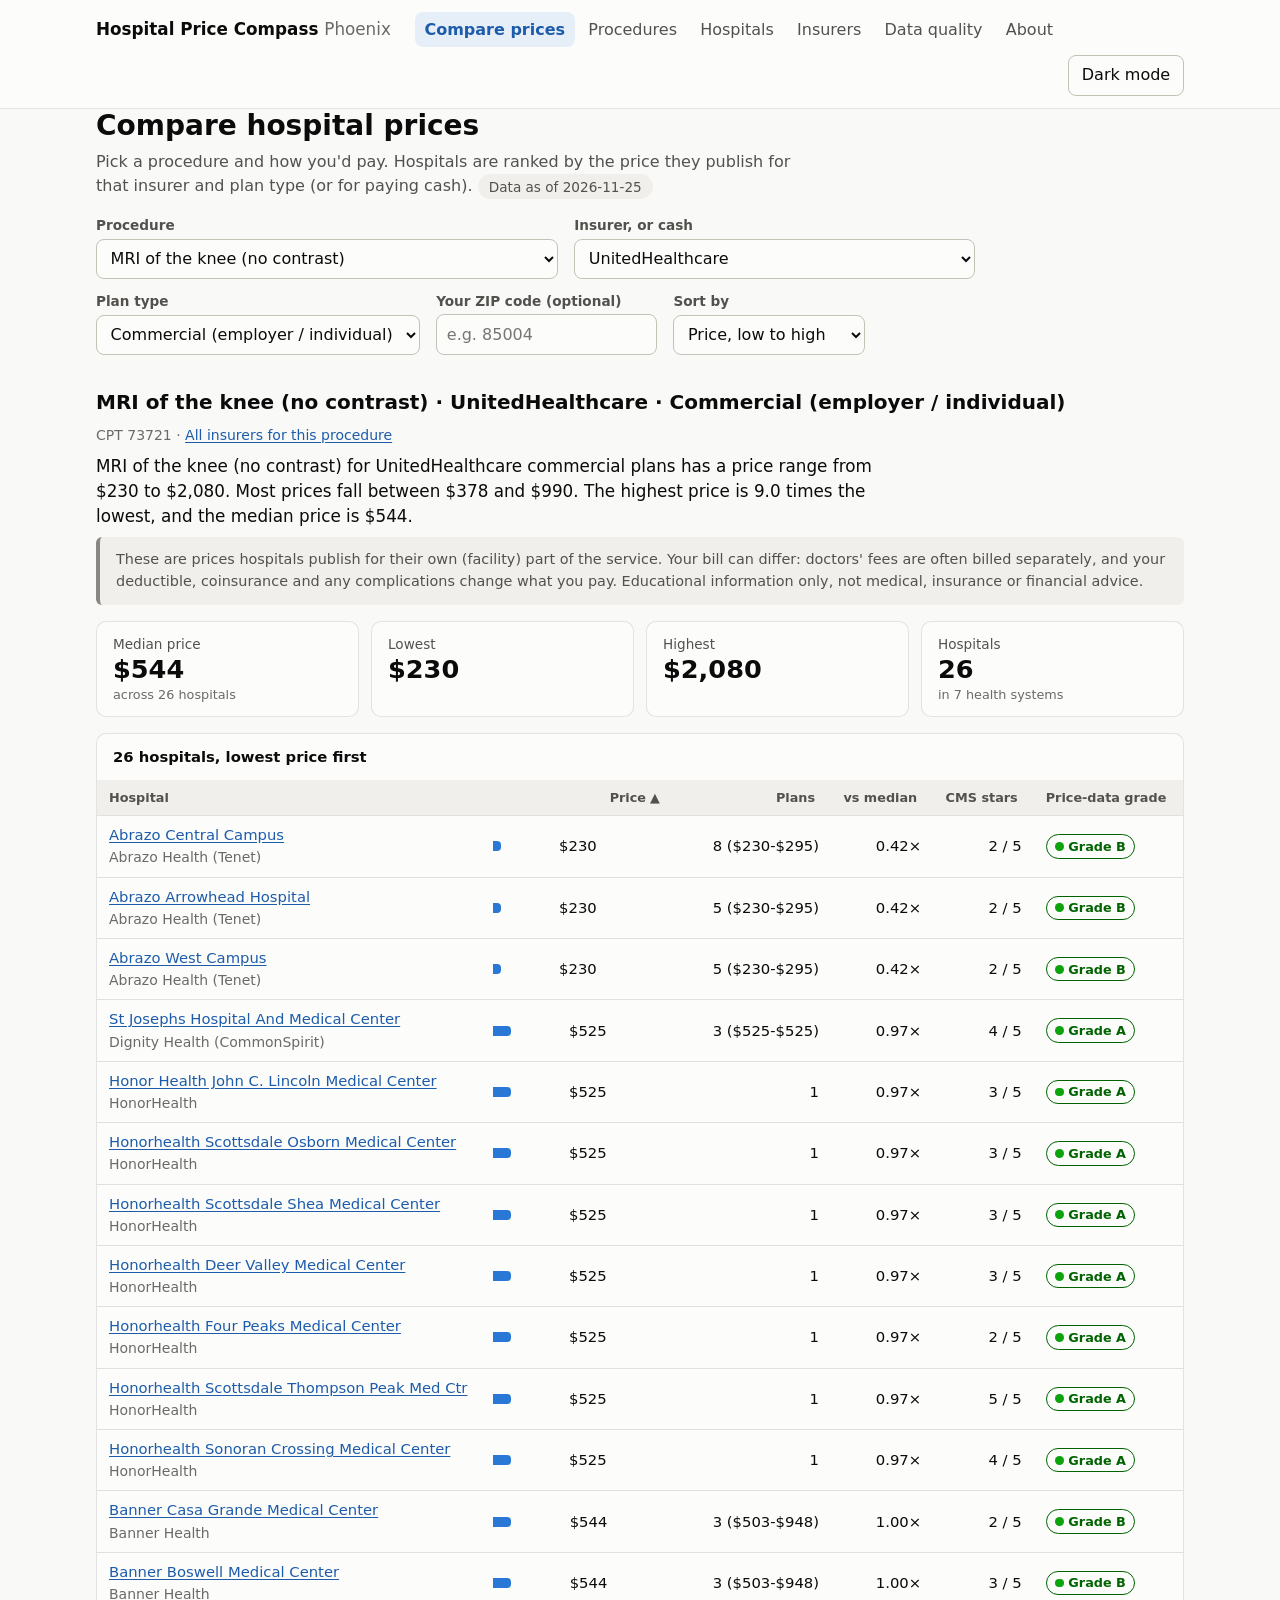
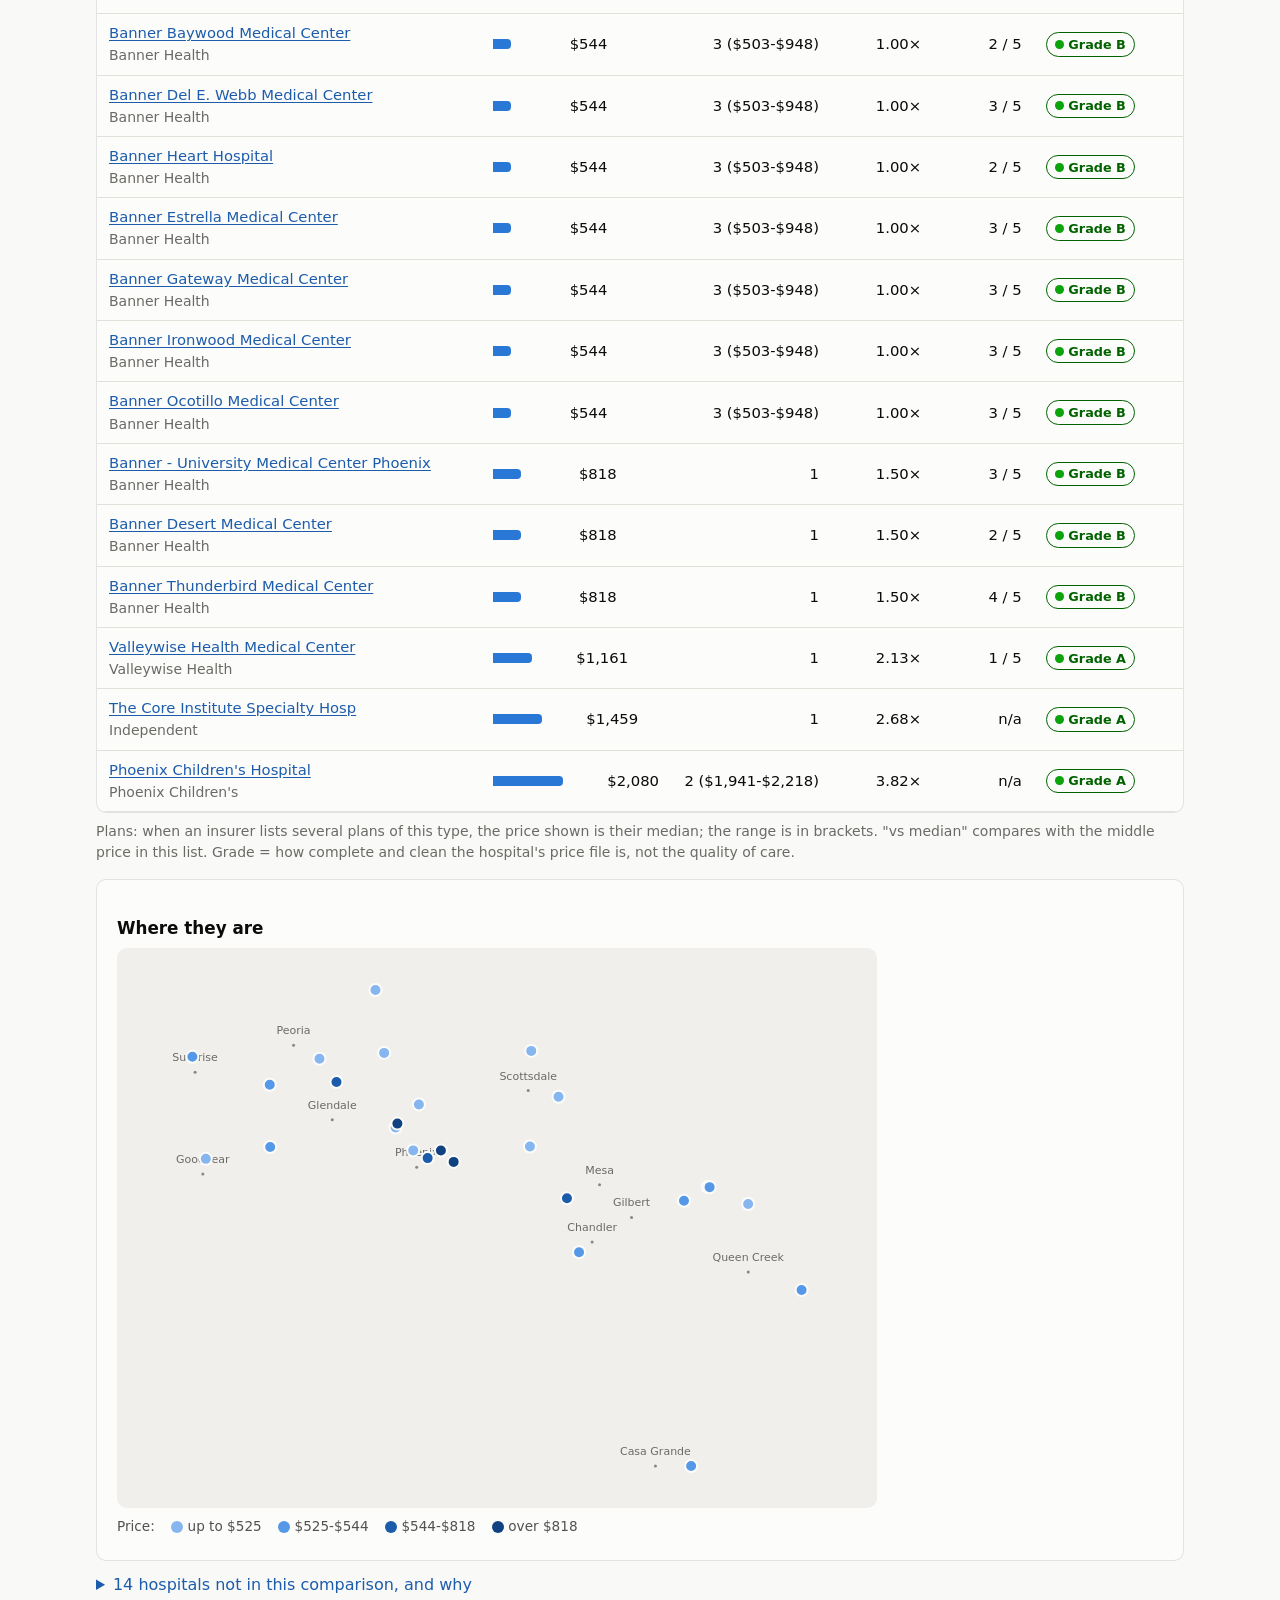
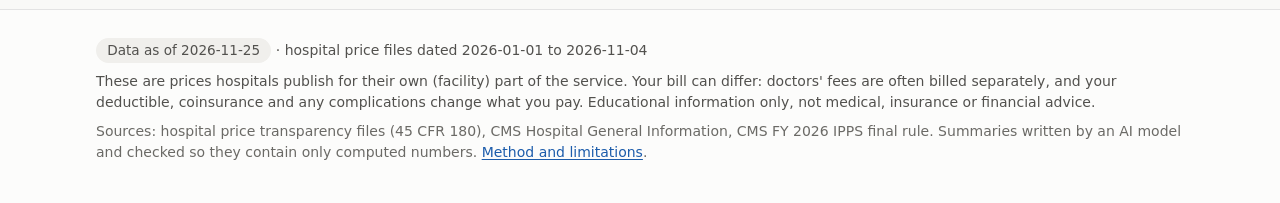
==== site/index.html @ 400b88e0 "Hospital Price Compass: Phoenix pipeline, website and automation Collects Phoenix-area hospitals' pu" ====
<!doctype html>
<html lang="en">
<head>
  <meta charset="utf-8">
  <meta name="viewport" content="width=device-width, initial-scale=1">
  <title>Compare hospital prices in Phoenix | Hospital Price Compass</title>
  <meta name="description" content="What will a procedure cost at each Phoenix-area hospital, with your insurance or paying cash? Prices from hospitals' own published files, checked for quality.">
  <link rel="stylesheet" href="assets/site.css">
</head>
<body>
  <main id="main" class="wrap">
    <h1>Compare hospital prices</h1>
    <p class="lead">Pick a procedure and how you'd pay. Hospitals are ranked by the price they publish for that insurer
      and plan type (or for paying cash). <span id="asof-top"></span></p>

    <form class="controls" id="controls" aria-label="Choose what to compare">
      <div class="field"><label for="proc">Procedure</label><select id="proc"></select></div>
      <div class="field"><label for="payer">Insurer, or cash</label><select id="payer"></select></div>
      <div class="field"><label for="ptype">Plan type</label><select id="ptype"></select></div>
      <div class="field"><label for="zip">Your ZIP code (optional)</label>
        <input id="zip" type="text" inputmode="numeric" pattern="[0-9]{5}" maxlength="5" autocomplete="postal-code" placeholder="e.g. 85004"></div>
      <div class="field"><label for="sort">Sort by</label>
        <select id="sort"><option value="price">Price, low to high</option><option value="distance">Distance</option></select></div>
    </form>

    <div id="results" aria-live="polite"></div>
  </main>
  <script type="module" src="assets/pages/compare.js"></script>
</body>
</html>
---- site/assets/site.css ----
/* Hospital Price Compass - one stylesheet, light + dark.
   Colour tokens follow the dataviz reference palette. Charts use ONE hue (blue) for values,
   gray for de-emphasis, and status colours only with an icon + text label.
   Validator (2026-11-25): accent #2a78d6 / #3987e5 vs gray #898781 - CVD dE 15.9, normal 17+,
   contrast >= 3:1 in both modes. The "chroma floor" flag on the gray is intended: gray here
   means "de-emphasised", not a second series. */

:root {
  color-scheme: light;
  --page: #f9f9f7;
  --surface: #fcfcfb;
  --surface-2: #f0efec;
  --ink: #0b0b0b;
  --ink-2: #52514e;
  --muted: #6b6a66;          /* muted text: darker than the chart-axis gray for 4.5:1 text contrast */
  --axis: #898781;
  --grid: #e1e0d9;
  --baseline: #c3c2b7;
  --border: rgba(11, 11, 11, 0.10);
  --accent: #2a78d6;
  --accent-ink: #1c5cab;      /* links / accent text (>= 4.5:1) */
  --accent-wash: rgba(42, 120, 214, 0.10);
  --deemph: #898781;
  --seq-1: #86b6ef; --seq-2: #5598e7; --seq-3: #2a78d6; --seq-4: #1c5cab; --seq-5: #104281;
  --good: #0ca30c; --good-ink: #006300;
  --warning: #fab219; --warning-ink: #7a5200;
  --serious: #ec835a; --serious-ink: #8a3a12;
  --critical: #d03b3b; --critical-ink: #a32222;
  --radius: 10px;
  --font: system-ui, -apple-system, "Segoe UI", sans-serif;
}
@media (prefers-color-scheme: dark) {
  :root:where(:not([data-theme="light"])) {
    color-scheme: dark;
    --page: #0d0d0d; --surface: #1a1a19; --surface-2: #232321;
    --ink: #f0efec; --ink-2: #c3c2b7; --muted: #a3a29c; --axis: #898781;
    --grid: #2c2c2a; --baseline: #383835; --border: rgba(255, 255, 255, 0.10);
    --accent: #3987e5; --accent-ink: #86b6ef; --accent-wash: rgba(57, 135, 229, 0.16);
    --seq-1: #b7d3f6; --seq-2: #86b6ef; --seq-3: #5598e7; --seq-4: #3987e5; --seq-5: #256abf;
    --good-ink: #0ca30c; --warning-ink: #fab219; --serious-ink: #ec835a; --critical-ink: #e66767;
  }
}
:root[data-theme="dark"] {
  color-scheme: dark;
  --page: #0d0d0d; --surface: #1a1a19; --surface-2: #232321;
  --ink: #f0efec; --ink-2: #c3c2b7; --muted: #a3a29c; --axis: #898781;
  --grid: #2c2c2a; --baseline: #383835; --border: rgba(255, 255, 255, 0.10);
  --accent: #3987e5; --accent-ink: #86b6ef; --accent-wash: rgba(57, 135, 229, 0.16);
  --seq-1: #b7d3f6; --seq-2: #86b6ef; --seq-3: #5598e7; --seq-4: #3987e5; --seq-5: #256abf;
  --good-ink: #0ca30c; --warning-ink: #fab219; --serious-ink: #ec835a; --critical-ink: #e66767;
}

* { box-sizing: border-box; }
html { font-family: var(--font); background: var(--page); color: var(--ink); line-height: 1.5; }
body { margin: 0; }
a { color: var(--accent-ink); text-underline-offset: 2px; }
a:hover { text-decoration-thickness: 2px; }
:focus-visible { outline: 3px solid var(--accent); outline-offset: 2px; border-radius: 4px; }
h1 { font-size: 1.75rem; line-height: 1.2; margin: 0 0 .25rem; }
h2 { font-size: 1.25rem; margin: 2rem 0 .5rem; }
h3 { font-size: 1.05rem; margin: 1.25rem 0 .4rem; }
p { margin: .5rem 0; }
.lead { color: var(--ink-2); max-width: 70ch; }
.muted { color: var(--muted); }
.small { font-size: .875rem; }
.num { font-variant-numeric: tabular-nums; }
.visually-hidden { position: absolute !important; width: 1px; height: 1px; overflow: hidden; clip: rect(0 0 0 0); white-space: nowrap; }

.skip { position: absolute; left: -999px; top: 0; background: var(--surface); padding: .5rem 1rem; z-index: 10; }
.skip:focus { left: 1rem; top: 1rem; }

/* ---------- layout ---------- */
.wrap { max-width: 1120px; margin: 0 auto; padding: 0 1rem; }
header.site { background: var(--surface); border-bottom: 1px solid var(--border); }
header.site .wrap { display: flex; flex-wrap: wrap; align-items: center; gap: .5rem 1.5rem; padding: .75rem 1rem; }
.brand { font-weight: 700; color: var(--ink); text-decoration: none; font-size: 1.05rem; }
.brand span { color: var(--muted); font-weight: 500; }
nav.main ul { list-style: none; display: flex; flex-wrap: wrap; gap: .25rem; margin: 0; padding: 0; }
nav.main a { display: block; padding: .35rem .6rem; border-radius: 8px; text-decoration: none; color: var(--ink-2); }
nav.main a:hover { background: var(--surface-2); }
nav.main a[aria-current="page"] { background: var(--accent-wash); color: var(--accent-ink); font-weight: 600; }
.theme-toggle { margin-left: auto; }
main { padding: 1.5rem 0 3rem; }
footer.site { border-top: 1px solid var(--border); background: var(--surface); color: var(--ink-2); font-size: .875rem; }
footer.site .wrap { padding: 1.25rem 1rem 2rem; }
.asof { display: inline-block; font-size: .85rem; color: var(--ink-2); background: var(--surface-2); border-radius: 999px; padding: .15rem .7rem; }

.card { background: var(--surface); border: 1px solid var(--border); border-radius: var(--radius); padding: 1rem 1.25rem; }
.grid { display: grid; gap: 1rem; }
@media (min-width: 760px) { .grid.two { grid-template-columns: 1fr 1fr; } .grid.three { grid-template-columns: repeat(3, 1fr); } }
.notice { border-left: 4px solid var(--deemph); background: var(--surface-2); padding: .75rem 1rem; border-radius: 6px; color: var(--ink-2); font-size: .9rem; }
.summary { font-size: 1.05rem; max-width: 75ch; }

/* ---------- controls ---------- */
.controls { display: flex; flex-wrap: wrap; gap: .75rem 1rem; align-items: flex-end; margin: 1rem 0; }
.field { display: flex; flex-direction: column; gap: .2rem; min-width: 12rem; }
.field label { font-size: .85rem; color: var(--ink-2); font-weight: 600; }
select, input, button { font: inherit; color: var(--ink); }
select, input[type="text"], input[type="search"] {
  background: var(--surface); border: 1px solid var(--baseline); border-radius: 8px; padding: .45rem .6rem; min-height: 2.5rem;
}
button { background: var(--surface); border: 1px solid var(--baseline); border-radius: 8px; padding: .45rem .8rem; cursor: pointer; min-height: 2.5rem; }
button:hover { background: var(--surface-2); }
button.primary { background: var(--accent); border-color: var(--accent); color: #fff; }

/* ---------- stat tiles ---------- */
.tiles { display: grid; gap: .75rem; grid-template-columns: repeat(auto-fit, minmax(150px, 1fr)); margin: 1rem 0; }
.tile { background: var(--surface); border: 1px solid var(--border); border-radius: var(--radius); padding: .75rem 1rem; }
.tile .label { font-size: .85rem; color: var(--ink-2); }
.tile .value { font-size: 1.6rem; font-weight: 600; line-height: 1.2; }
.tile .sub { font-size: .8rem; color: var(--muted); }

/* ---------- tables ---------- */
.table-wrap { overflow-x: auto; border: 1px solid var(--border); border-radius: var(--radius); background: var(--surface); }
table { border-collapse: collapse; width: 100%; font-size: .925rem; }
caption { text-align: left; padding: .75rem 1rem; font-weight: 600; }
th, td { text-align: left; padding: .5rem .75rem; border-bottom: 1px solid var(--grid); vertical-align: middle; }
td.r, th.r { text-align: right; font-variant-numeric: tabular-nums; }
thead th { font-size: .8rem; color: var(--ink-2); background: var(--surface-2); position: sticky; top: 0; }
thead th button { all: unset; cursor: pointer; display: inline-flex; gap: .25rem; align-items: center; }
thead th button:focus-visible { outline: 3px solid var(--accent); border-radius: 4px; }
tbody tr:hover { background: var(--accent-wash); }
.bar-cell { display: flex; align-items: center; gap: .5rem; min-width: 9rem; }
.bar-cell .bar { height: 10px; background: var(--accent); border-radius: 0 4px 4px 0; }
.bar-cell .val { font-variant-numeric: tabular-nums; min-width: 5.5rem; text-align: right; }

/* ---------- badges (status colour + icon + text, never colour alone) ---------- */
.badge { display: inline-flex; align-items: center; gap: .3rem; font-size: .8rem; font-weight: 600; padding: .1rem .5rem; border-radius: 999px; border: 1px solid currentColor; white-space: nowrap; }
.badge.good { color: var(--good-ink); }
.badge.warning { color: var(--warning-ink); }
.badge.serious { color: var(--serious-ink); }
.badge.critical { color: var(--critical-ink); }
.badge.neutral { color: var(--ink-2); }
.badge .dot { width: .55rem; height: .55rem; border-radius: 50%; background: currentColor; }
.badge.good .dot { background: var(--good); } .badge.warning .dot { background: var(--warning); }
.badge.serious .dot { background: var(--serious); } .badge.critical .dot { background: var(--critical); }

/* ---------- meter list (compliance scores) ---------- */
.meters { list-style: none; padding: 0; margin: 0; }
.meters li { display: grid; grid-template-columns: minmax(10rem, 18rem) 1fr 3.5rem auto; gap: .5rem 1rem; align-items: center; padding: .4rem 0; border-bottom: 1px solid var(--grid); }
.meters .track { height: 10px; background: var(--accent-wash); border-radius: 999px; }
.meters .fill { height: 10px; background: var(--accent); border-radius: 999px; }
@media (max-width: 640px) { .meters li { grid-template-columns: 1fr 3.5rem; } .meters .track { grid-column: 1 / -1; } }

/* ---------- charts ---------- */
.chart { width: 100%; }
.chart svg { display: block; width: 100%; height: auto; overflow: visible; }
.chart .grid line { stroke: var(--grid); stroke-width: 1; }
.chart .axis text, .chart text.axis { fill: var(--muted); font-size: 11px; font-family: var(--font); }
.chart text.label { fill: var(--ink-2); font-size: 12px; font-family: var(--font); }
.chart text.strong { fill: var(--ink); font-size: 12px; font-weight: 600; font-family: var(--font); }
.chart .baseline { stroke: var(--baseline); stroke-width: 1; }
.chart .ref { stroke: var(--axis); stroke-width: 1; }
.chart .dot { fill: var(--accent); stroke: var(--surface); stroke-width: 2; cursor: pointer; }
.chart .dot.deemph { fill: var(--deemph); }
.chart .dot:hover, .chart .dot:focus, .chart g.hit:hover .dot, .chart g.hit:focus .dot { filter: brightness(1.2); stroke: var(--ink); }
.chart .ci { stroke: var(--accent); stroke-width: 2; stroke-linecap: round; }
.chart .ci.deemph { stroke: var(--deemph); }
.chart .median { stroke: var(--ink); stroke-width: 2; stroke-linecap: round; }
.chart .city { fill: var(--muted); font-size: 11px; font-family: var(--font); }
.chart .you { fill: var(--ink); stroke: var(--surface); stroke-width: 2; }
.chart g.hit { outline: none; }
.legend { display: flex; flex-wrap: wrap; gap: .5rem 1rem; align-items: center; font-size: .85rem; color: var(--ink-2); margin: .5rem 0; }
.legend .sw { display: inline-block; width: 12px; height: 12px; border-radius: 50%; vertical-align: -2px; margin-right: .3rem; }
.view-toggle { margin: .25rem 0 .5rem; }
.map-card { margin-top: 1rem; }
.map-card .chart { max-width: 760px; }

.tooltip { position: fixed; pointer-events: none; z-index: 20; background: var(--surface); color: var(--ink); border: 1px solid var(--border);
  box-shadow: 0 4px 16px rgba(0,0,0,.12); border-radius: 8px; padding: .45rem .6rem; font-size: .85rem; max-width: 18rem; display: none; }
.tooltip .tv { font-weight: 700; font-size: .95rem; }
.tooltip .tl { color: var(--ink-2); }

details { margin: .75rem 0; }
summary { cursor: pointer; color: var(--accent-ink); }
ul.findings { margin: .25rem 0; padding-left: 1.2rem; }
dl.facts { display: grid; grid-template-columns: max-content 1fr; gap: .25rem 1rem; margin: .5rem 0; }
dl.facts dt { color: var(--ink-2); }
dl.facts dd { margin: 0; }

@media (prefers-reduced-motion: reduce) { * { transition: none !important; animation: none !important; } }
@media (forced-colors: active) {
  .chart .dot, .bar-cell .bar, .meters .fill { forced-color-adjust: none; fill: CanvasText; background: CanvasText; }
  .badge { border-color: CanvasText; }
}
@media print { header.site nav, .theme-toggle, .controls, .view-toggle { display: none; } }
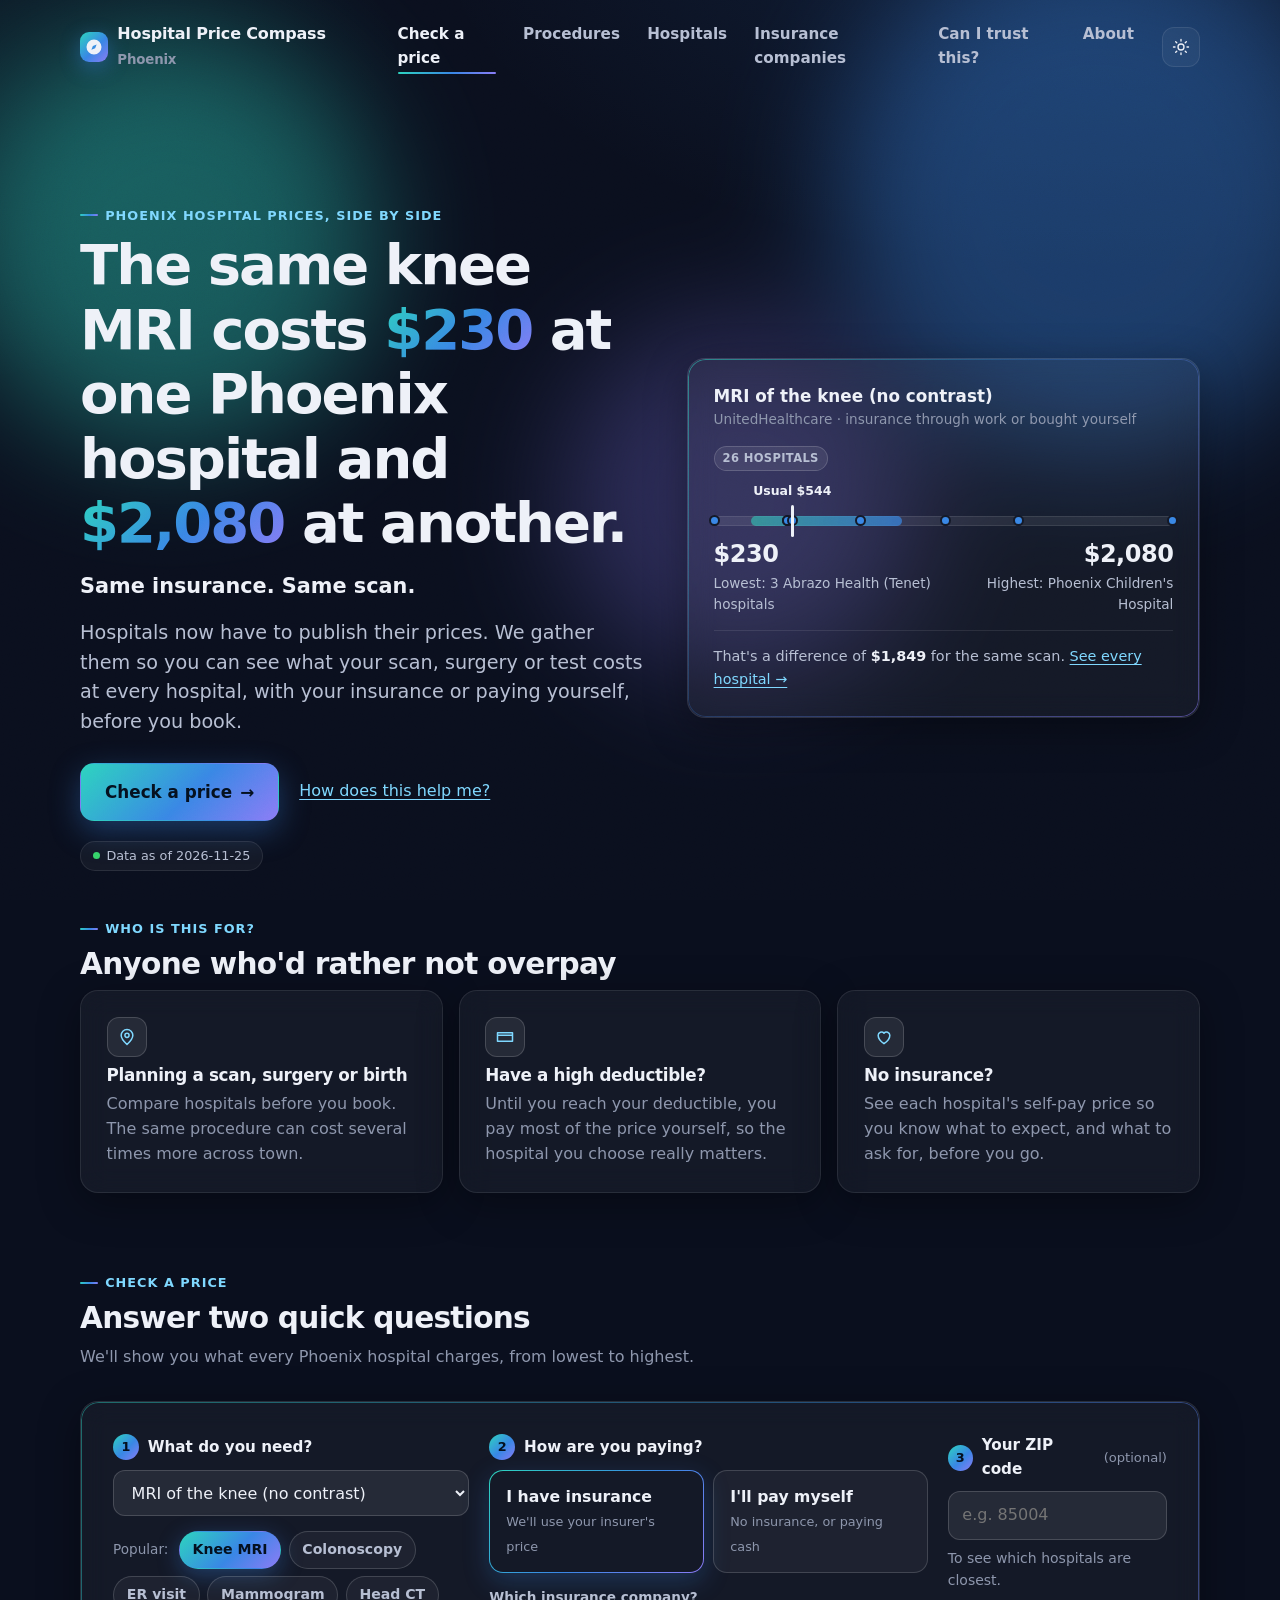
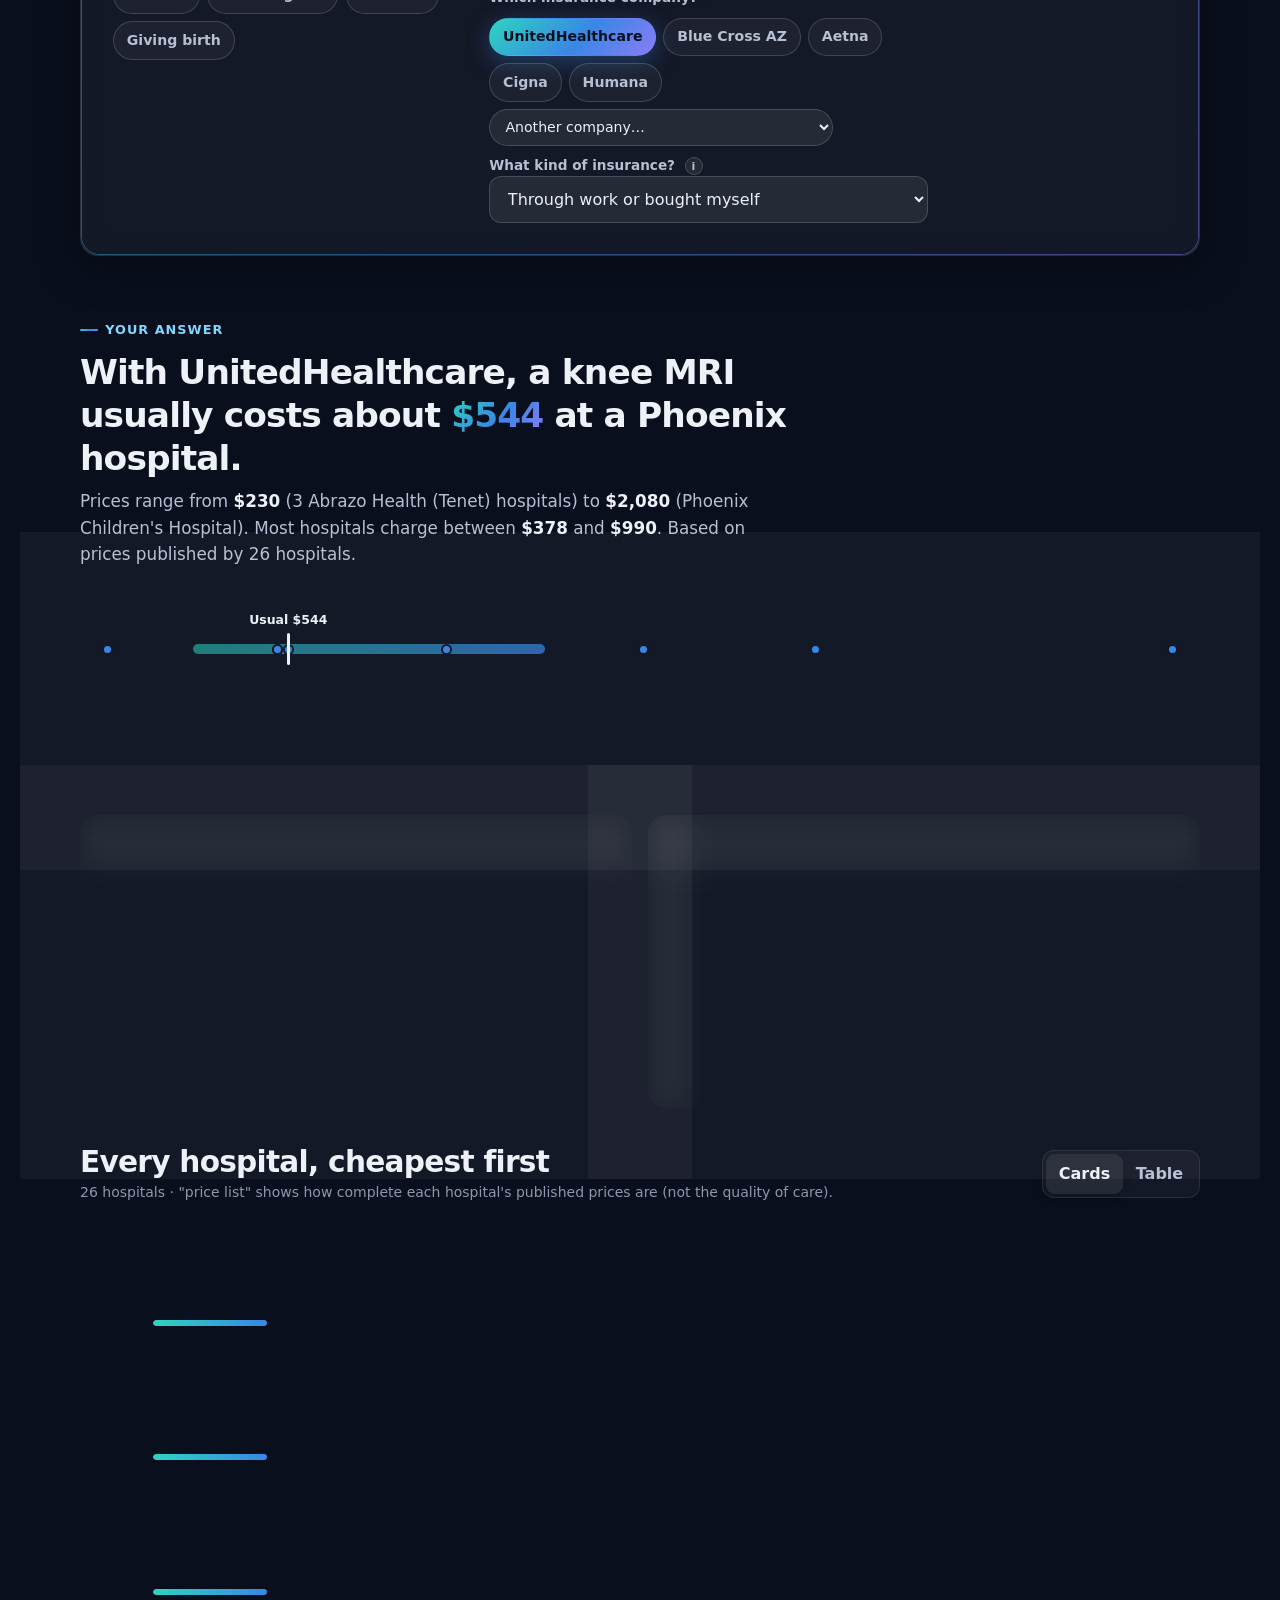
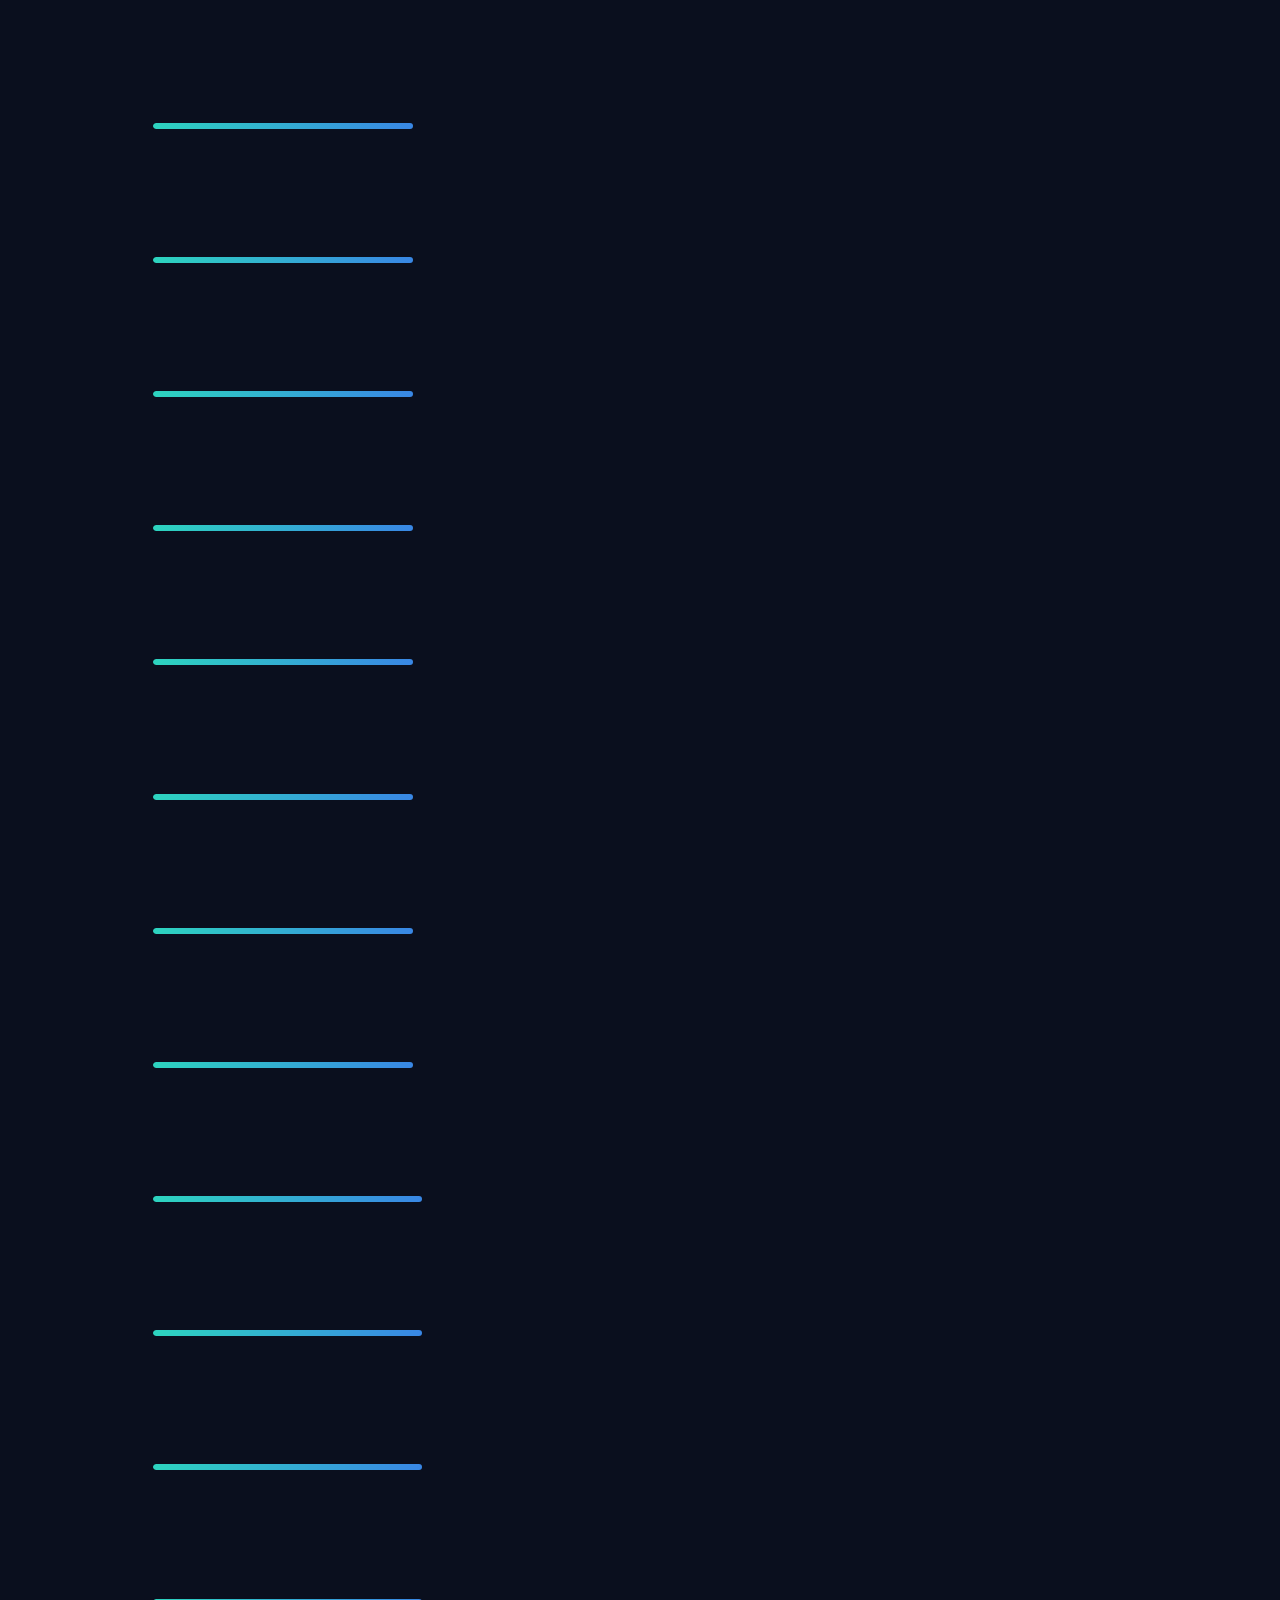
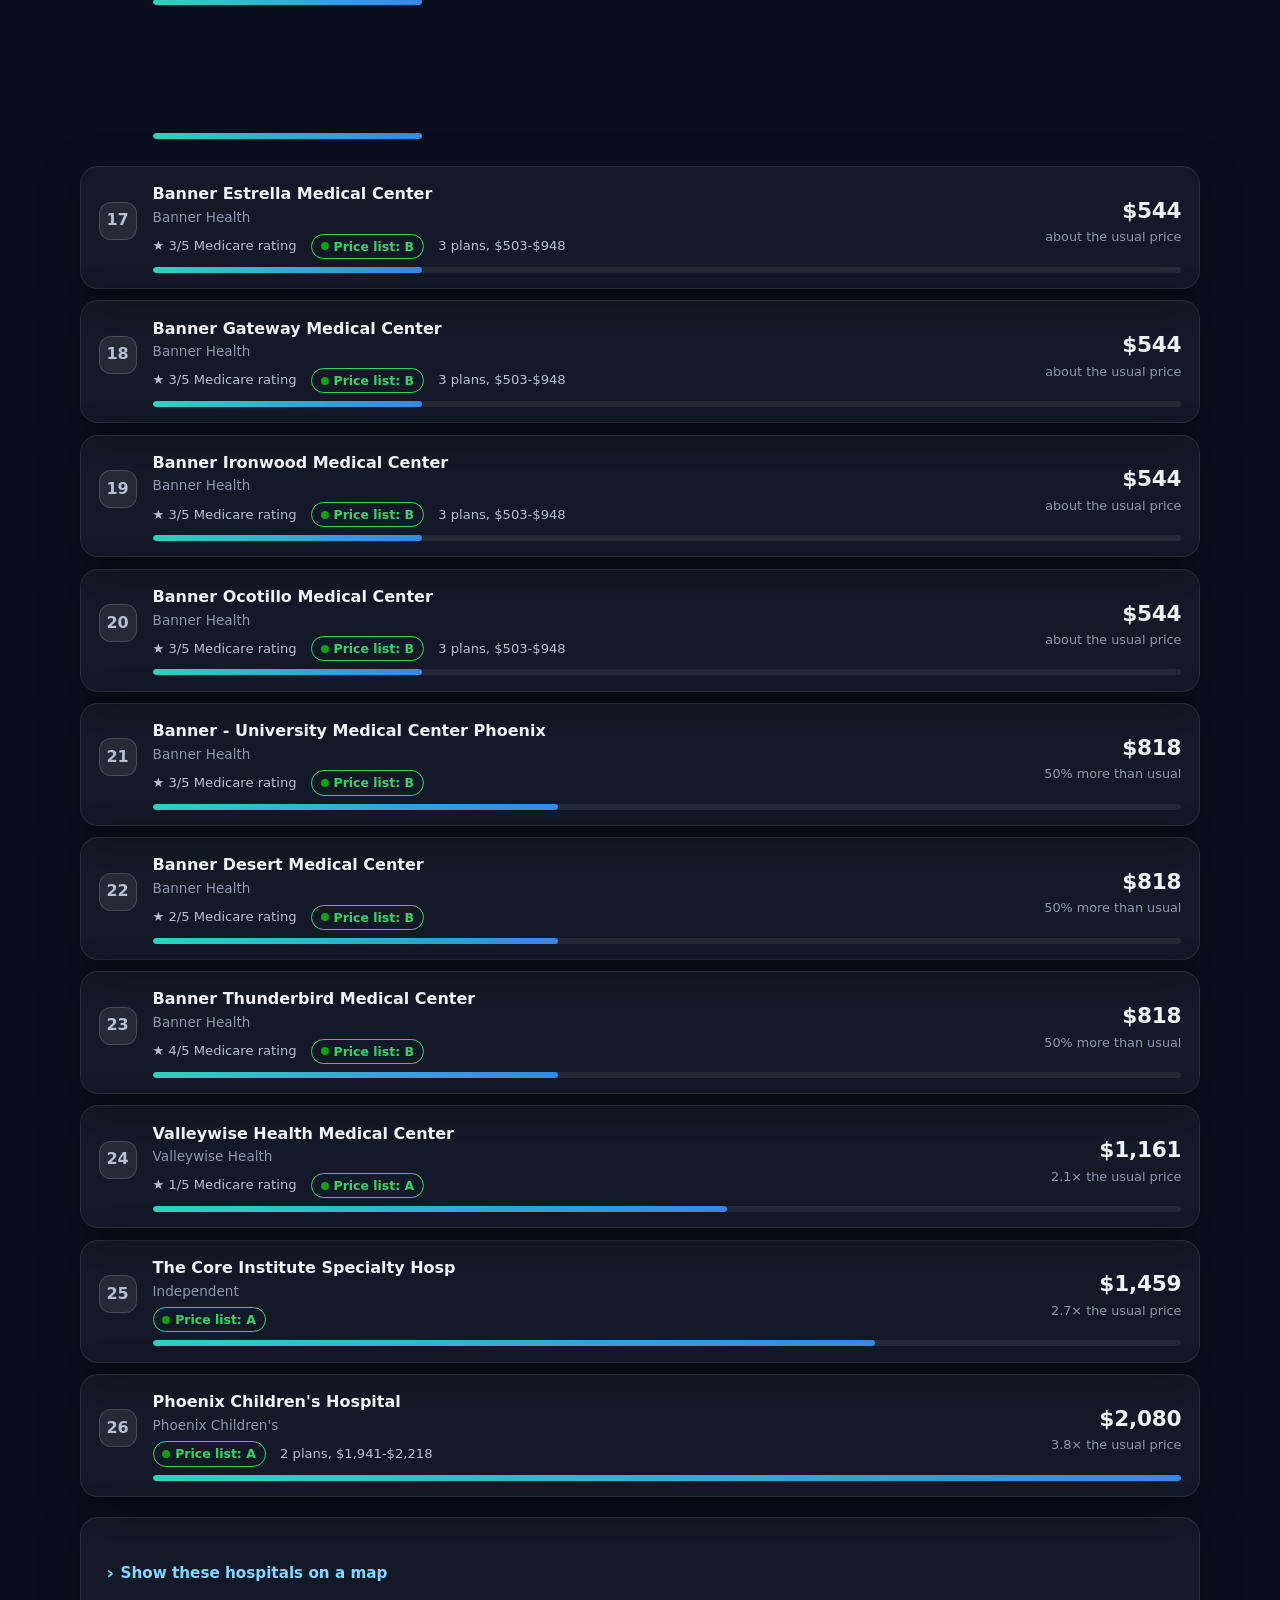
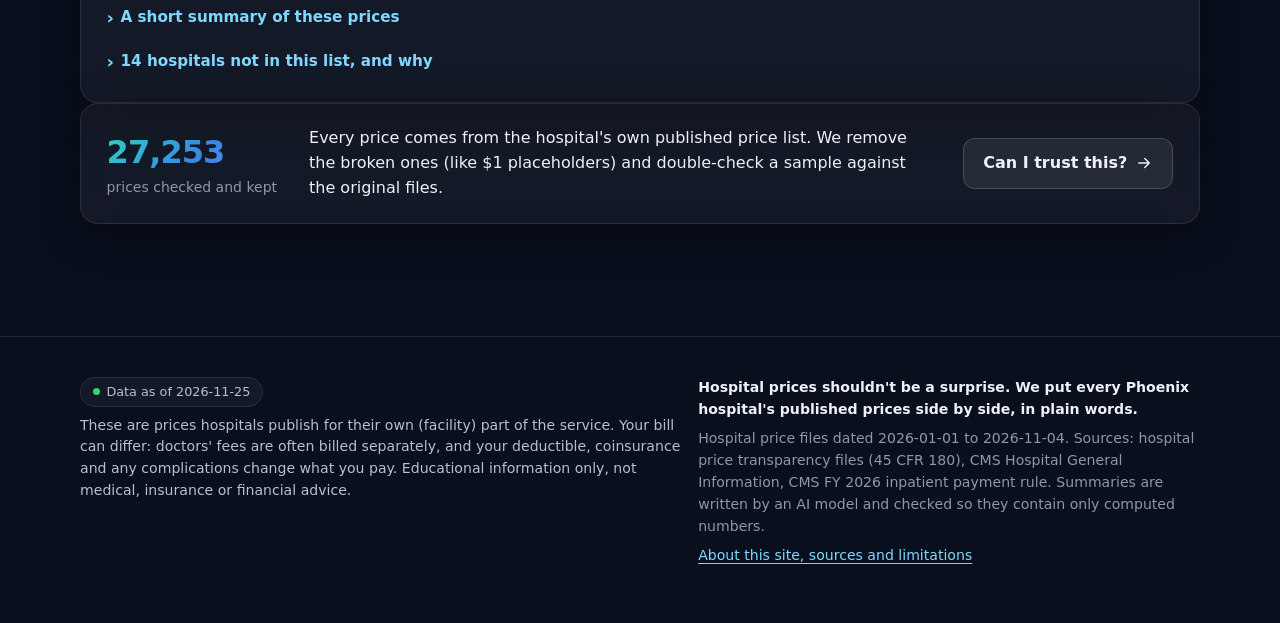
==== commit a2c2e41d: "Redesign the site: dark premium look, animations, plain-language wording - Home explains why in five" ====
--- a/site/index.html
+++ b/site/index.html
@@ -1,30 +1,82 @@
 <!doctype html>
-<html lang="en">
+<html lang="en" class="no-js" data-theme="dark">
 <head>
   <meta charset="utf-8">
   <meta name="viewport" content="width=device-width, initial-scale=1">
-  <title>Compare hospital prices in Phoenix | Hospital Price Compass</title>
-  <meta name="description" content="What will a procedure cost at each Phoenix-area hospital, with your insurance or paying cash? Prices from hospitals' own published files, checked for quality.">
+  <meta name="color-scheme" content="dark light">
+  <title>Check a hospital price before you book | Hospital Price Compass, Phoenix</title>
+  <meta name="description" content="The same scan can cost ten times more at one Phoenix hospital than another, with the same insurance. Check what your scan, surgery or test costs at every hospital before you book.">
   <link rel="stylesheet" href="assets/site.css">
 </head>
 <body>
-  <main id="main" class="wrap">
-    <h1>Compare hospital prices</h1>
-    <p class="lead">Pick a procedure and how you'd pay. Hospitals are ranked by the price they publish for that insurer
-      and plan type (or for paying cash). <span id="asof-top"></span></p>
+  <main id="main">
+    <!-- 1. Why you'd open this site -->
+    <section class="hero wrap" aria-labelledby="title">
+      <div class="glows" aria-hidden="true"><span></span><span></span><span></span></div>
+      <div class="hero-grid">
+        <div class="intro">
+          <p class="eyebrow" style="--i:0">Phoenix hospital prices, side by side</p>
+          <h1 id="title" class="why" style="--i:1">Hospital prices in Phoenix vary a lot. Check before you book.</h1>
+          <p class="tagline" id="tagline" style="--i:2"></p>
+          <p class="lead" style="--i:3">Hospitals now have to publish their prices. We gather them so you can see what your scan, surgery or test
+            costs at every hospital, with your insurance or paying yourself, before you book.</p>
+          <div class="cta-row" style="--i:4">
+            <a class="btn primary lg" href="#check">Check a price <span aria-hidden="true">→</span></a>
+            <a href="#who">How does this help me?</a>
+          </div>
+          <p id="asof-top" style="--i:5;margin-top:1.25rem"></p>
+        </div>
+        <div class="intro"><div class="card example premium" id="example" style="--i:3" aria-live="polite"></div></div>
+      </div>
+    </section>
 
-    <form class="controls" id="controls" aria-label="Choose what to compare">
-      <div class="field"><label for="proc">Procedure</label><select id="proc"></select></div>
-      <div class="field"><label for="payer">Insurer, or cash</label><select id="payer"></select></div>
-      <div class="field"><label for="ptype">Plan type</label><select id="ptype"></select></div>
-      <div class="field"><label for="zip">Your ZIP code (optional)</label>
-        <input id="zip" type="text" inputmode="numeric" pattern="[0-9]{5}" maxlength="5" autocomplete="postal-code" placeholder="e.g. 85004"></div>
-      <div class="field"><label for="sort">Sort by</label>
-        <select id="sort"><option value="price">Price, low to high</option><option value="distance">Distance</option></select></div>
-    </form>
+    <!-- 2. Who it's for -->
+    <section class="wrap who" id="who" aria-labelledby="who-title">
+      <div data-reveal><p class="eyebrow">Who is this for?</p><h2 id="who-title">Anyone who'd rather not overpay</h2></div>
+      <div class="grid three" data-stagger id="who-cards"></div>
+    </section>
 
-    <div id="results" aria-live="polite"></div>
+    <!-- 3. The price checker -->
+    <section class="wrap" id="check" aria-labelledby="check-title">
+      <div data-reveal><p class="eyebrow">Check a price</p><h2 id="check-title">Answer two quick questions</h2>
+        <p class="muted">We'll show you what every Phoenix hospital charges, from lowest to highest.</p></div>
+      <form class="finder glass" id="finder" aria-label="Check a price" data-reveal>
+        <div class="steps">
+          <div class="step">
+            <label class="step-label" for="proc"><span class="step-num">1</span> What do you need?</label>
+            <select id="proc"></select>
+            <div class="popular" id="popular"><span class="label">Popular:</span></div>
+          </div>
+          <div class="step">
+            <div class="step-label" id="pay-label"><span class="step-num">2</span> How are you paying?</div>
+            <div class="choices" role="group" aria-labelledby="pay-label">
+              <button type="button" class="choice" id="pay-ins" aria-pressed="true"><b>I have insurance</b><span>We'll use your insurer's price</span></button>
+              <button type="button" class="choice" id="pay-self" aria-pressed="false"><b>I'll pay myself</b><span>No insurance, or paying cash</span></button>
+            </div>
+            <div class="subq" id="ins-questions">
+              <div class="lbl" id="co-label">Which insurance company?</div>
+              <div class="chips" id="payer-chips" role="group" aria-labelledby="co-label"></div>
+              <div id="plan-row"></div>
+            </div>
+          </div>
+          <div class="step">
+            <label class="step-label" for="zip"><span class="step-num">3</span> Your ZIP code <span class="step-hint">(optional)</span></label>
+            <input id="zip" type="text" inputmode="numeric" pattern="[0-9]{5}" maxlength="5" autocomplete="postal-code" placeholder="e.g. 85004">
+            <p class="small muted">To see which hospitals are closest.</p>
+          </div>
+        </div>
+      </form>
+    </section>
+
+    <!-- 4. The answer -->
+    <section class="wrap" id="results" aria-live="polite" aria-label="Your answer"></section>
+
+    <!-- 5. Can I trust it? -->
+    <section class="wrap" aria-label="Can I trust these prices?">
+      <div class="card trust" data-reveal id="trust"></div>
+    </section>
   </main>
+  <div class="sticky-cta" id="sticky-cta"><a class="btn primary lg" href="#check">Check a price <span aria-hidden="true">→</span></a></div>
   <script type="module" src="assets/pages/compare.js"></script>
 </body>
 </html>
--- a/site/assets/site.css
+++ b/site/assets/site.css
@@ -1,186 +1,486 @@
-/* Hospital Price Compass - one stylesheet, light + dark.
-   Colour tokens follow the dataviz reference palette. Charts use ONE hue (blue) for values,
-   gray for de-emphasis, and status colours only with an icon + text label.
-   Validator (2026-11-25): accent #2a78d6 / #3987e5 vs gray #898781 - CVD dE 15.9, normal 17+,
-   contrast >= 3:1 in both modes. The "chroma floor" flag on the gray is intended: gray here
-   means "de-emphasised", not a second series. */
-
+/* Hospital Price Compass: dark & modern design system.
+   Navy page, glass cards, gradient glows, one UI accent gradient (teal -> blue).
+   Charts keep the dataviz rules: ONE data hue (#3987e5 dark / #2a78d6 light), gray (#898781) for
+   de-emphasis, status colours only with icon + text. Validator, 2026-11-26: data blue vs gray on the
+   dark card surface #141927 - CVD dE 15.9, normal 17.0, contrast >= 3:1 (light #ffffff: 15.9 / 17.8).
+   The validator's "chroma floor" flag on the gray is intended (gray = de-emphasised, not a series).
+   All motion is switched off under prefers-reduced-motion. */
+
+/* ============================================================ tokens */
 :root {
+  color-scheme: dark;
+  --page: #0a0f1e;
+  --page-2: #0d1426;
+  --glass: rgba(255, 255, 255, 0.045);
+  --glass-2: rgba(255, 255, 255, 0.075);
+  --glass-border: rgba(255, 255, 255, 0.09);
+  --glass-border-2: rgba(255, 255, 255, 0.16);
+  --card-solid: #141927;               /* the glass colour over the page, for charts and contrast checks */
+  --ink: #eef1f8;
+  --ink-2: #b7bfd3;
+  --muted: #8e97ad;
+  --axis: #898781;
+  --grid: rgba(255, 255, 255, 0.07);
+  --baseline: rgba(255, 255, 255, 0.16);
+  --teal: #2dd4bf;
+  --blue: #3987e5;
+  --violet: #8b7cf6;
+  --accent-grad: linear-gradient(135deg, var(--teal), var(--blue) 55%, var(--violet));
+  --accent-ink: #7fd8ff;
+  --focus: #7fd8ff;
+  --data: #3987e5;
+  --deemph: #898781;
+  --seq-1: #b7d3f6; --seq-2: #86b6ef; --seq-3: #5598e7; --seq-4: #3987e5; --seq-5: #256abf;
+  --good: #0ca30c; --good-ink: #36d36b;
+  --warning: #fab219; --warning-ink: #fac54d;
+  --serious: #ec835a; --serious-ink: #f29b78;
+  --critical: #d03b3b; --critical-ink: #f08080;
+  --shadow: 0 10px 40px rgba(0, 0, 0, 0.35);
+  --shadow-hover: 0 18px 60px rgba(0, 0, 0, 0.45), 0 0 0 1px rgba(127, 216, 255, 0.18);
+  --radius: 18px;
+  --radius-sm: 12px;
+  --font: system-ui, -apple-system, "Segoe UI", Roboto, sans-serif;
+  --ease: cubic-bezier(.2, .8, .2, 1);
+  --glow-opacity: 0.55;
+}
+:root[data-theme="light"] {
   color-scheme: light;
-  --page: #f9f9f7;
-  --surface: #fcfcfb;
-  --surface-2: #f0efec;
-  --ink: #0b0b0b;
-  --ink-2: #52514e;
-  --muted: #6b6a66;          /* muted text: darker than the chart-axis gray for 4.5:1 text contrast */
-  --axis: #898781;
-  --grid: #e1e0d9;
-  --baseline: #c3c2b7;
-  --border: rgba(11, 11, 11, 0.10);
-  --accent: #2a78d6;
-  --accent-ink: #1c5cab;      /* links / accent text (>= 4.5:1) */
-  --accent-wash: rgba(42, 120, 214, 0.10);
-  --deemph: #898781;
+  --page: #f4f6fb; --page-2: #eef1f8;
+  --glass: rgba(255, 255, 255, 0.78); --glass-2: rgba(255, 255, 255, 0.95);
+  --glass-border: rgba(15, 23, 42, 0.08); --glass-border-2: rgba(15, 23, 42, 0.16);
+  --card-solid: #ffffff;
+  --ink: #0b1224; --ink-2: #40495e; --muted: #5d6679;
+  --grid: rgba(15, 23, 42, 0.07); --baseline: rgba(15, 23, 42, 0.18);
+  --accent-ink: #1b5fb8; --focus: #1b5fb8;
+  --data: #2a78d6;
   --seq-1: #86b6ef; --seq-2: #5598e7; --seq-3: #2a78d6; --seq-4: #1c5cab; --seq-5: #104281;
-  --good: #0ca30c; --good-ink: #006300;
-  --warning: #fab219; --warning-ink: #7a5200;
-  --serious: #ec835a; --serious-ink: #8a3a12;
-  --critical: #d03b3b; --critical-ink: #a32222;
-  --radius: 10px;
-  --font: system-ui, -apple-system, "Segoe UI", sans-serif;
-}
-@media (prefers-color-scheme: dark) {
-  :root:where(:not([data-theme="light"])) {
-    color-scheme: dark;
-    --page: #0d0d0d; --surface: #1a1a19; --surface-2: #232321;
-    --ink: #f0efec; --ink-2: #c3c2b7; --muted: #a3a29c; --axis: #898781;
-    --grid: #2c2c2a; --baseline: #383835; --border: rgba(255, 255, 255, 0.10);
-    --accent: #3987e5; --accent-ink: #86b6ef; --accent-wash: rgba(57, 135, 229, 0.16);
-    --seq-1: #b7d3f6; --seq-2: #86b6ef; --seq-3: #5598e7; --seq-4: #3987e5; --seq-5: #256abf;
-    --good-ink: #0ca30c; --warning-ink: #fab219; --serious-ink: #ec835a; --critical-ink: #e66767;
-  }
-}
-:root[data-theme="dark"] {
-  color-scheme: dark;
-  --page: #0d0d0d; --surface: #1a1a19; --surface-2: #232321;
-  --ink: #f0efec; --ink-2: #c3c2b7; --muted: #a3a29c; --axis: #898781;
-  --grid: #2c2c2a; --baseline: #383835; --border: rgba(255, 255, 255, 0.10);
-  --accent: #3987e5; --accent-ink: #86b6ef; --accent-wash: rgba(57, 135, 229, 0.16);
-  --seq-1: #b7d3f6; --seq-2: #86b6ef; --seq-3: #5598e7; --seq-4: #3987e5; --seq-5: #256abf;
-  --good-ink: #0ca30c; --warning-ink: #fab219; --serious-ink: #ec835a; --critical-ink: #e66767;
-}
-
+  --good-ink: #006300; --warning-ink: #7a5200; --serious-ink: #8a3a12; --critical-ink: #a32222;
+  --shadow: 0 10px 30px rgba(15, 23, 42, 0.08);
+  --shadow-hover: 0 16px 44px rgba(15, 23, 42, 0.14), 0 0 0 1px rgba(42, 120, 214, 0.25);
+  --glow-opacity: 0.28;
+}
+
+/* ============================================================ base */
 * { box-sizing: border-box; }
-html { font-family: var(--font); background: var(--page); color: var(--ink); line-height: 1.5; }
-body { margin: 0; }
-a { color: var(--accent-ink); text-underline-offset: 2px; }
+html { font-family: var(--font); background: var(--page); color: var(--ink); line-height: 1.55; -webkit-font-smoothing: antialiased; }
+body { margin: 0; min-height: 100vh; overflow-x: hidden;
+  background:
+    radial-gradient(1100px 600px at 85% -10%, rgba(57, 135, 229, calc(var(--glow-opacity) * .35)), transparent 60%),
+    radial-gradient(900px 500px at -10% 10%, rgba(45, 212, 191, calc(var(--glow-opacity) * .25)), transparent 60%),
+    var(--page); background-attachment: fixed; }
+a { color: var(--accent-ink); text-underline-offset: 3px; text-decoration-thickness: 1px; }
 a:hover { text-decoration-thickness: 2px; }
-:focus-visible { outline: 3px solid var(--accent); outline-offset: 2px; border-radius: 4px; }
-h1 { font-size: 1.75rem; line-height: 1.2; margin: 0 0 .25rem; }
-h2 { font-size: 1.25rem; margin: 2rem 0 .5rem; }
-h3 { font-size: 1.05rem; margin: 1.25rem 0 .4rem; }
+:focus-visible { outline: 3px solid var(--focus); outline-offset: 3px; border-radius: 6px; }
+::selection { background: rgba(57, 135, 229, .35); }
+h1, h2, h3 { line-height: 1.15; letter-spacing: -0.02em; margin: 0; }
+h1 { font-size: clamp(2rem, 4.6vw, 3.6rem); font-weight: 800; }
+h2 { font-size: clamp(1.35rem, 2.4vw, 1.85rem); font-weight: 750; margin: 0 0 .6rem; }
+h3 { font-size: 1.1rem; font-weight: 700; margin: 0 0 .4rem; }
 p { margin: .5rem 0; }
-.lead { color: var(--ink-2); max-width: 70ch; }
+.lead { color: var(--ink-2); font-size: clamp(1rem, 1.6vw, 1.2rem); max-width: 62ch; }
 .muted { color: var(--muted); }
 .small { font-size: .875rem; }
 .num { font-variant-numeric: tabular-nums; }
+.grad { background: var(--accent-grad); -webkit-background-clip: text; background-clip: text; color: transparent; }
 .visually-hidden { position: absolute !important; width: 1px; height: 1px; overflow: hidden; clip: rect(0 0 0 0); white-space: nowrap; }
-
-.skip { position: absolute; left: -999px; top: 0; background: var(--surface); padding: .5rem 1rem; z-index: 10; }
+.skip { position: absolute; left: -999px; top: 0; background: var(--card-solid); color: var(--ink); padding: .6rem 1rem; border-radius: 10px; z-index: 100; }
 .skip:focus { left: 1rem; top: 1rem; }
-
-/* ---------- layout ---------- */
-.wrap { max-width: 1120px; margin: 0 auto; padding: 0 1rem; }
-header.site { background: var(--surface); border-bottom: 1px solid var(--border); }
-header.site .wrap { display: flex; flex-wrap: wrap; align-items: center; gap: .5rem 1.5rem; padding: .75rem 1rem; }
-.brand { font-weight: 700; color: var(--ink); text-decoration: none; font-size: 1.05rem; }
-.brand span { color: var(--muted); font-weight: 500; }
-nav.main ul { list-style: none; display: flex; flex-wrap: wrap; gap: .25rem; margin: 0; padding: 0; }
-nav.main a { display: block; padding: .35rem .6rem; border-radius: 8px; text-decoration: none; color: var(--ink-2); }
-nav.main a:hover { background: var(--surface-2); }
-nav.main a[aria-current="page"] { background: var(--accent-wash); color: var(--accent-ink); font-weight: 600; }
-.theme-toggle { margin-left: auto; }
-main { padding: 1.5rem 0 3rem; }
-footer.site { border-top: 1px solid var(--border); background: var(--surface); color: var(--ink-2); font-size: .875rem; }
-footer.site .wrap { padding: 1.25rem 1rem 2rem; }
-.asof { display: inline-block; font-size: .85rem; color: var(--ink-2); background: var(--surface-2); border-radius: 999px; padding: .15rem .7rem; }
-
-.card { background: var(--surface); border: 1px solid var(--border); border-radius: var(--radius); padding: 1rem 1.25rem; }
+.wrap { max-width: 1160px; margin: 0 auto; padding: 0 1.25rem; }
+main { padding: 1rem 0 4rem; }
+section { margin: 2.75rem 0; }
+.card section, .card > section { margin: 0; }   /* chart + table-view wrappers inside cards */
+.eyebrow { display: inline-flex; align-items: center; gap: .45rem; font-size: .8rem; font-weight: 700; letter-spacing: .08em;
+  text-transform: uppercase; color: var(--accent-ink); }
+.eyebrow::before { content: ""; width: 18px; height: 2px; background: var(--accent-grad); border-radius: 2px; }
+
+/* ============================================================ header */
+.progress { position: fixed; top: 0; left: 0; height: 3px; width: 100%; background: var(--accent-grad); transform-origin: 0 50%;
+  transform: scaleX(var(--p, 0)); z-index: 60; }
+header.site { position: sticky; top: 0; z-index: 50; transition: background .3s var(--ease), box-shadow .3s var(--ease), padding .3s var(--ease); }
+header.site .bar { display: flex; align-items: center; gap: 1rem; padding: 1rem 1.25rem; max-width: 1160px; margin: 0 auto; transition: padding .3s var(--ease); }
+header.site.scrolled { background: color-mix(in srgb, var(--page) 72%, transparent); backdrop-filter: blur(16px) saturate(140%);
+  -webkit-backdrop-filter: blur(16px) saturate(140%); box-shadow: 0 1px 0 var(--glass-border); }
+header.site.scrolled .bar { padding: .55rem 1.25rem; }
+.brand { display: inline-flex; align-items: center; gap: .6rem; color: var(--ink); text-decoration: none; font-weight: 800; letter-spacing: -.01em; }
+.brand .mark { width: 30px; height: 30px; border-radius: 9px; background: var(--accent-grad); display: grid; place-items: center;
+  box-shadow: 0 6px 20px rgba(57, 135, 229, .4); transition: transform .5s var(--ease); }
+.brand:hover .mark { transform: rotate(-12deg) scale(1.06); }
+.brand .mark svg { width: 18px; height: 18px; }
+.brand small { color: var(--muted); font-weight: 600; }
+nav.main { margin-left: auto; }
+nav.main ul { list-style: none; display: flex; gap: .2rem; margin: 0; padding: 0; }
+nav.main a { position: relative; display: block; padding: .45rem .75rem; border-radius: 10px; color: var(--ink-2); text-decoration: none; font-weight: 600; font-size: .95rem; }
+nav.main a::after { content: ""; position: absolute; left: .75rem; right: .75rem; bottom: .25rem; height: 2px; border-radius: 2px;
+  background: var(--accent-grad); transform: scaleX(0); transform-origin: left; transition: transform .35s var(--ease); }
+nav.main a:hover { color: var(--ink); }
+nav.main a:hover::after, nav.main a[aria-current="page"]::after { transform: scaleX(1); }
+nav.main a[aria-current="page"] { color: var(--ink); }
+.icon-btn { display: inline-grid; place-items: center; width: 40px; height: 40px; border-radius: 12px; border: 1px solid var(--glass-border);
+  background: var(--glass); color: var(--ink); cursor: pointer; transition: transform .2s var(--ease), background .2s; }
+.icon-btn:hover { background: var(--glass-2); transform: translateY(-1px); }
+.icon-btn svg { width: 18px; height: 18px; }
+.menu-btn { display: none; }
+@media (max-width: 860px) {
+  .menu-btn { display: inline-grid; margin-left: auto; }
+  nav.main { position: fixed; inset: 64px 1rem auto 1rem; margin: 0; padding: .75rem; border-radius: var(--radius); background: var(--card-solid);
+    border: 1px solid var(--glass-border-2); box-shadow: var(--shadow); opacity: 0; transform: translateY(-8px) scale(.98); pointer-events: none;
+    transition: opacity .25s var(--ease), transform .25s var(--ease); }
+  nav.main.open { opacity: 1; transform: none; pointer-events: auto; }
+  nav.main ul { flex-direction: column; }
+  nav.main a { padding: .8rem 1rem; font-size: 1rem; }
+}
+
+/* ============================================================ hero + glows */
+.hero { position: relative; padding-block: clamp(2.5rem, 7vw, 5.5rem) 2rem; isolation: isolate; }   /* block only: keep .wrap's side padding */
+.hero.compact { padding-block: clamp(1.75rem, 5vw, 3rem) .5rem; }
+.glows { position: absolute; inset: -10% -20% auto -20%; height: 120%; z-index: -1; pointer-events: none; filter: blur(60px); opacity: var(--glow-opacity); }
+.glows span { position: absolute; border-radius: 50%; }
+.glows span:nth-child(1) { width: 420px; height: 420px; left: 8%; top: 0; background: var(--teal); animation: drift 18s var(--ease) infinite alternate; }
+.glows span:nth-child(2) { width: 520px; height: 520px; right: 6%; top: -10%; background: var(--blue); animation: drift 22s var(--ease) infinite alternate-reverse; }
+.glows span:nth-child(3) { width: 360px; height: 360px; left: 45%; top: 30%; background: var(--violet); opacity: .7; animation: drift 26s var(--ease) infinite alternate; }
+.hero h1 { max-width: 16ch; }
+.hero .lead { margin-top: 1rem; }
+.asof { display: inline-flex; align-items: center; gap: .4rem; font-size: .8rem; color: var(--ink-2); background: var(--glass); border: 1px solid var(--glass-border);
+  border-radius: 999px; padding: .25rem .75rem; }
+.asof::before { content: ""; width: 7px; height: 7px; border-radius: 50%; background: var(--good-ink); box-shadow: 0 0 0 0 rgba(54, 211, 107, .6); animation: ping 2.4s infinite; }
+
+/* intro: children rise in one after another */
+.intro > * { animation: rise .8s var(--ease) both; animation-delay: calc(var(--i, 0) * 90ms + 80ms); }
+
+/* ============================================================ glass cards */
+.card, .glass { background: var(--glass); border: 1px solid var(--glass-border); border-radius: var(--radius); box-shadow: var(--shadow);
+  backdrop-filter: blur(14px); -webkit-backdrop-filter: blur(14px); }
+.card { padding: clamp(1rem, 2.4vw, 1.6rem); }
+.card.lift, a.card { transition: transform .35s var(--ease), box-shadow .35s var(--ease), border-color .35s; }
+.card.lift:hover, a.card:hover { transform: translateY(-4px); box-shadow: var(--shadow-hover); border-color: var(--glass-border-2); }
+a.card { display: block; color: inherit; text-decoration: none; }
 .grid { display: grid; gap: 1rem; }
 @media (min-width: 760px) { .grid.two { grid-template-columns: 1fr 1fr; } .grid.three { grid-template-columns: repeat(3, 1fr); } }
-.notice { border-left: 4px solid var(--deemph); background: var(--surface-2); padding: .75rem 1rem; border-radius: 6px; color: var(--ink-2); font-size: .9rem; }
-.summary { font-size: 1.05rem; max-width: 75ch; }
-
-/* ---------- controls ---------- */
-.controls { display: flex; flex-wrap: wrap; gap: .75rem 1rem; align-items: flex-end; margin: 1rem 0; }
-.field { display: flex; flex-direction: column; gap: .2rem; min-width: 12rem; }
-.field label { font-size: .85rem; color: var(--ink-2); font-weight: 600; }
+.grid.auto { grid-template-columns: repeat(auto-fill, minmax(240px, 1fr)); }
+.notice { display: flex; gap: .75rem; align-items: flex-start; border-radius: var(--radius-sm); padding: .9rem 1rem; color: var(--ink-2); font-size: .9rem;
+  background: linear-gradient(135deg, rgba(57, 135, 229, .10), rgba(139, 124, 246, .06)); border: 1px solid var(--glass-border); }
+.notice svg { flex: none; width: 20px; height: 20px; margin-top: .1rem; color: var(--accent-ink); }
+.summary { font-size: 1.08rem; color: var(--ink); max-width: 72ch; }
+
+/* ============================================================ finder (3 steps) */
+.finder { padding: clamp(1.1rem, 3vw, 2rem); margin-top: 2rem; position: relative; overflow: hidden; }
+.finder::before { content: ""; position: absolute; inset: 0; border-radius: inherit; padding: 1px; background: var(--accent-grad); opacity: .45;
+  -webkit-mask: linear-gradient(#000 0 0) content-box, linear-gradient(#000 0 0); -webkit-mask-composite: xor; mask-composite: exclude; pointer-events: none; }
+.steps { display: grid; gap: 1.25rem; }
+@media (min-width: 900px) { .steps { grid-template-columns: 1.3fr 1.6fr .8fr; align-items: start; } }
+.step-label { display: flex; align-items: center; gap: .55rem; font-weight: 700; font-size: .95rem; margin-bottom: .6rem; }
+.step-num { width: 26px; height: 26px; border-radius: 50%; display: grid; place-items: center; font-size: .8rem; font-weight: 800; color: #04101f; background: var(--accent-grad); }
+.step-hint { font-weight: 500; color: var(--muted); font-size: .82rem; }
 select, input, button { font: inherit; color: var(--ink); }
-select, input[type="text"], input[type="search"] {
-  background: var(--surface); border: 1px solid var(--baseline); border-radius: 8px; padding: .45rem .6rem; min-height: 2.5rem;
-}
-button { background: var(--surface); border: 1px solid var(--baseline); border-radius: 8px; padding: .45rem .8rem; cursor: pointer; min-height: 2.5rem; }
-button:hover { background: var(--surface-2); }
-button.primary { background: var(--accent); border-color: var(--accent); color: #fff; }
-
-/* ---------- stat tiles ---------- */
-.tiles { display: grid; gap: .75rem; grid-template-columns: repeat(auto-fit, minmax(150px, 1fr)); margin: 1rem 0; }
-.tile { background: var(--surface); border: 1px solid var(--border); border-radius: var(--radius); padding: .75rem 1rem; }
-.tile .label { font-size: .85rem; color: var(--ink-2); }
-.tile .value { font-size: 1.6rem; font-weight: 600; line-height: 1.2; }
-.tile .sub { font-size: .8rem; color: var(--muted); }
-
-/* ---------- tables ---------- */
-.table-wrap { overflow-x: auto; border: 1px solid var(--border); border-radius: var(--radius); background: var(--surface); }
-table { border-collapse: collapse; width: 100%; font-size: .925rem; }
-caption { text-align: left; padding: .75rem 1rem; font-weight: 600; }
-th, td { text-align: left; padding: .5rem .75rem; border-bottom: 1px solid var(--grid); vertical-align: middle; }
-td.r, th.r { text-align: right; font-variant-numeric: tabular-nums; }
-thead th { font-size: .8rem; color: var(--ink-2); background: var(--surface-2); position: sticky; top: 0; }
-thead th button { all: unset; cursor: pointer; display: inline-flex; gap: .25rem; align-items: center; }
-thead th button:focus-visible { outline: 3px solid var(--accent); border-radius: 4px; }
-tbody tr:hover { background: var(--accent-wash); }
-.bar-cell { display: flex; align-items: center; gap: .5rem; min-width: 9rem; }
-.bar-cell .bar { height: 10px; background: var(--accent); border-radius: 0 4px 4px 0; }
-.bar-cell .val { font-variant-numeric: tabular-nums; min-width: 5.5rem; text-align: right; }
-
-/* ---------- badges (status colour + icon + text, never colour alone) ---------- */
-.badge { display: inline-flex; align-items: center; gap: .3rem; font-size: .8rem; font-weight: 600; padding: .1rem .5rem; border-radius: 999px; border: 1px solid currentColor; white-space: nowrap; }
-.badge.good { color: var(--good-ink); }
-.badge.warning { color: var(--warning-ink); }
-.badge.serious { color: var(--serious-ink); }
-.badge.critical { color: var(--critical-ink); }
-.badge.neutral { color: var(--ink-2); }
-.badge .dot { width: .55rem; height: .55rem; border-radius: 50%; background: currentColor; }
+select, input[type="text"] { width: 100%; background: var(--glass-2); border: 1px solid var(--glass-border-2); border-radius: 12px; padding: .7rem .85rem;
+  min-height: 2.9rem; transition: border-color .2s, box-shadow .2s, background .2s; }
+select:hover, input[type="text"]:hover { border-color: rgba(127, 216, 255, .45); }
+select:focus, input[type="text"]:focus { outline: none; border-color: var(--accent-ink); box-shadow: 0 0 0 4px rgba(127, 216, 255, .18); }
+select option, select optgroup { background: var(--card-solid); color: var(--ink); }
+.chips { display: flex; flex-wrap: wrap; gap: .45rem; }
+.chip { display: inline-flex; align-items: center; gap: .35rem; padding: .45rem .8rem; border-radius: 999px; border: 1px solid var(--glass-border-2);
+  background: var(--glass); color: var(--ink-2); font-weight: 600; font-size: .88rem; cursor: pointer; text-decoration: none;
+  transition: transform .2s var(--ease), background .25s, color .25s, border-color .25s, box-shadow .25s; }
+.chip:hover { transform: translateY(-2px); color: var(--ink); border-color: rgba(127, 216, 255, .5); }
+.chip:active { transform: scale(.96); }
+.chip[aria-pressed="true"] { color: #04101f; background: var(--accent-grad); border-color: transparent; box-shadow: 0 6px 22px rgba(57, 135, 229, .35); }
+.chip.ghost { border-style: dashed; }
+.linkish { background: none; border: 0; padding: 0; color: var(--accent-ink); cursor: pointer; font-weight: 600; text-decoration: underline; text-underline-offset: 3px; }
+.popular { display: flex; flex-wrap: wrap; gap: .45rem; align-items: center; margin-top: .9rem; }
+.popular .label { color: var(--muted); font-size: .85rem; margin-right: .2rem; }
+.plan-row { margin-top: .6rem; font-size: .88rem; color: var(--muted); display: flex; align-items: center; gap: .5rem; flex-wrap: wrap; }
+.plan-row select { width: auto; min-height: 2.2rem; padding: .3rem .6rem; font-size: .88rem; }
+
+/* buttons with a light sweep on hover */
+.btn { position: relative; overflow: hidden; display: inline-flex; align-items: center; justify-content: center; gap: .5rem; border-radius: 12px;
+  padding: .75rem 1.2rem; font-weight: 700; border: 1px solid var(--glass-border-2); background: var(--glass-2); color: var(--ink); cursor: pointer;
+  text-decoration: none; transition: transform .2s var(--ease), box-shadow .3s, background .3s; }
+.btn:hover { transform: translateY(-2px); }
+.btn:active { transform: translateY(0) scale(.98); }
+.btn.primary { color: #04101f; background: var(--accent-grad); border-color: transparent; box-shadow: 0 10px 30px rgba(57, 135, 229, .35); }
+.btn::after { content: ""; position: absolute; inset: 0; background: linear-gradient(110deg, transparent 30%, rgba(255, 255, 255, .45) 50%, transparent 70%);
+  transform: translateX(-120%); transition: transform .7s var(--ease); }
+.btn:hover::after { transform: translateX(120%); }
+.btn svg { width: 18px; height: 18px; }
+button.view-toggle { margin: 0 0 .75rem; }
+
+/* ============================================================ stats + steps explainer */
+.stats { display: grid; gap: 1rem; grid-template-columns: repeat(auto-fit, minmax(170px, 1fr)); margin-top: 1.5rem; }
+.stat { padding: 1.1rem 1.25rem; }
+.stat .value { font-size: clamp(1.8rem, 3.4vw, 2.5rem); font-weight: 800; letter-spacing: -.02em; }
+.stat .label { color: var(--ink-2); font-size: .9rem; }
+.how { counter-reset: how; }
+.how .card { position: relative; padding-top: 1.4rem; }
+.how .icon { width: 44px; height: 44px; border-radius: 13px; display: grid; place-items: center; background: var(--glass-2); border: 1px solid var(--glass-border-2); margin-bottom: .8rem;
+  transition: transform .4s var(--ease); }
+.how .card:hover .icon { transform: rotate(-8deg) scale(1.08); }
+.how .icon svg { width: 22px; height: 22px; color: var(--accent-ink); }
+
+/* ============================================================ results: answer card + range bar */
+.answer { display: grid; gap: 1.25rem; }
+@media (min-width: 900px) { .answer { grid-template-columns: .9fr 1.6fr; align-items: center; } }
+.answer .big { font-size: clamp(2.6rem, 6vw, 4rem); font-weight: 800; letter-spacing: -.03em; line-height: 1; }
+.answer .big-label { color: var(--ink-2); font-weight: 600; margin-bottom: .35rem; }
+.answer .sub { color: var(--ink-2); margin-top: .5rem; }
+.kpis { display: flex; flex-wrap: wrap; gap: .5rem 1.25rem; margin-top: 1rem; color: var(--ink-2); font-size: .9rem; }
+.kpis strong { color: var(--ink); }
+.range { position: relative; padding: 2.2rem 0 2.4rem; }
+.range .track { position: relative; height: 10px; border-radius: 999px; background: var(--glass-2); border: 1px solid var(--glass-border); }
+.range .band { position: absolute; top: -1px; bottom: -1px; border-radius: 999px; background: linear-gradient(90deg, rgba(45, 212, 191, .55), rgba(57, 135, 229, .7));
+  transform-origin: left; animation: grow 1s var(--ease) both .25s; }
+.range .hdot { position: absolute; top: 50%; width: 11px; height: 11px; margin: -5.5px 0 0 -5.5px; border-radius: 50%; background: var(--data); border: 2px solid var(--card-solid);
+  animation: pop .5s var(--ease) both; animation-delay: calc(400ms + var(--i, 0) * 25ms); cursor: pointer; transition: transform .2s var(--ease); }
+.range .hdot:hover, .range .hdot:focus-visible { transform: scale(1.6); z-index: 2; }
+.range .median { position: absolute; top: -12px; bottom: -12px; width: 3px; margin-left: -1.5px; border-radius: 3px; background: var(--ink); animation: fadein .6s both .9s; }
+.range .median span { position: absolute; bottom: calc(100% + 4px); left: 50%; transform: translateX(-50%); font-size: .78rem; font-weight: 700; white-space: nowrap; color: var(--ink); }
+.range .ends { display: flex; justify-content: space-between; margin-top: .9rem; font-size: .85rem; color: var(--ink-2); }
+.range .ends strong { color: var(--ink); font-size: 1rem; display: block; }
+.range .ends > div:last-child { text-align: right; }
+.legend-line { display: flex; flex-wrap: wrap; gap: .4rem 1.1rem; font-size: .8rem; color: var(--muted); }
+.legend-line i { display: inline-block; vertical-align: -1px; margin-right: .35rem; }
+.legend-line .lg-dot { width: 9px; height: 9px; border-radius: 50%; background: var(--data); }
+.legend-line .lg-band { width: 18px; height: 8px; border-radius: 4px; background: linear-gradient(90deg, rgba(45, 212, 191, .55), rgba(57, 135, 229, .7)); }
+.legend-line .lg-med { width: 3px; height: 12px; background: var(--ink); border-radius: 2px; }
+
+/* ============================================================ hospital result cards */
+.toolbar { display: flex; flex-wrap: wrap; gap: .6rem; align-items: center; justify-content: space-between; margin-bottom: 1rem; }
+.seg { display: inline-flex; background: var(--glass); border: 1px solid var(--glass-border); border-radius: 12px; padding: 3px; }
+.seg button { border: 0; background: transparent; color: var(--ink-2); padding: .45rem .8rem; border-radius: 9px; font-weight: 600; cursor: pointer; transition: background .25s, color .25s; }
+.seg button[aria-pressed="true"] { background: var(--glass-2); color: var(--ink); box-shadow: 0 2px 10px rgba(0, 0, 0, .2); }
+.hlist { list-style: none; margin: 0; padding: 0; display: grid; gap: .7rem; }
+.hcard { display: grid; grid-template-columns: auto 1fr auto; gap: .5rem 1rem; align-items: center; padding: .95rem 1.1rem; }
+.hcard .rank { width: 38px; height: 38px; border-radius: 12px; display: grid; place-items: center; font-weight: 800; background: var(--glass-2); border: 1px solid var(--glass-border-2); color: var(--ink-2); }
+.hcard.first .rank { background: var(--accent-grad); color: #04101f; border-color: transparent; }
+.hcard .name { font-weight: 700; color: var(--ink); text-decoration: none; }
+.hcard .name:hover { text-decoration: underline; }
+.hcard .sys { color: var(--muted); font-size: .85rem; }
+.hcard .meta { display: flex; flex-wrap: wrap; gap: .35rem .9rem; margin-top: .35rem; color: var(--ink-2); font-size: .82rem; align-items: center; }
+.hcard .price { text-align: right; }
+.hcard .price .amt { font-size: 1.35rem; font-weight: 800; letter-spacing: -.01em; }
+.hcard .price .rel { font-size: .8rem; color: var(--muted); }
+.hcard .mini { grid-column: 2 / 4; height: 6px; border-radius: 999px; background: var(--glass-2); overflow: hidden; }
+.hcard .mini i { display: block; height: 100%; border-radius: 999px; background: linear-gradient(90deg, var(--teal), var(--blue)); transform-origin: left; animation: grow .9s var(--ease) both; animation-delay: calc(var(--i, 0) * 40ms + 200ms); }
+.tag { display: inline-flex; align-items: center; gap: .3rem; font-size: .72rem; font-weight: 800; letter-spacing: .03em; text-transform: uppercase; padding: .15rem .5rem; border-radius: 999px;
+  color: #04101f; background: var(--accent-grad); }
+.tag.quiet { background: var(--glass-2); color: var(--ink-2); border: 1px solid var(--glass-border-2); }
+@media (max-width: 560px) { .hcard { grid-template-columns: auto 1fr; } .hcard .price { grid-column: 2; text-align: left; } .hcard .mini { grid-column: 1 / -1; } }
+
+/* ============================================================ badges */
+.badge { display: inline-flex; align-items: center; gap: .3rem; font-size: .78rem; font-weight: 700; padding: .12rem .55rem; border-radius: 999px; border: 1px solid currentColor; white-space: nowrap; }
+.badge.good { color: var(--good-ink); } .badge.warning { color: var(--warning-ink); } .badge.serious { color: var(--serious-ink); }
+.badge.critical { color: var(--critical-ink); } .badge.neutral { color: var(--ink-2); }
+.badge .dot { width: .5rem; height: .5rem; border-radius: 50%; background: currentColor; }
 .badge.good .dot { background: var(--good); } .badge.warning .dot { background: var(--warning); }
 .badge.serious .dot { background: var(--serious); } .badge.critical .dot { background: var(--critical); }
 
-/* ---------- meter list (compliance scores) ---------- */
+/* ============================================================ info tips */
+.info { position: relative; display: inline-flex; vertical-align: middle; }
+.info > button { width: 18px; height: 18px; border-radius: 50%; border: 1px solid var(--glass-border-2); background: var(--glass-2); color: var(--ink-2);
+  font-size: .7rem; font-weight: 800; line-height: 1; cursor: help; padding: 0; display: grid; place-items: center; margin-left: .3rem; transition: background .2s, color .2s; }
+.info > button:hover, .info > button[aria-expanded="true"] { background: var(--accent-grad); color: #04101f; border-color: transparent; }
+/* closed pop-ups are display:none (an invisible absolutely-placed box still widens the page);
+   open ones are fixed-positioned by common.js and clamped inside the viewport */
+.info .pop { display: none; position: fixed; width: min(280px, calc(100vw - 24px)); z-index: 90; padding: .7rem .85rem;
+  border-radius: 12px; background: var(--card-solid); border: 1px solid var(--glass-border-2); box-shadow: var(--shadow); color: var(--ink-2); font-size: .82rem;
+  font-weight: 500; line-height: 1.45; text-transform: none; letter-spacing: 0; }
+.info.open .pop { display: block; animation: popin .2s var(--ease) both; }
+@keyframes popin { from { opacity: 0; transform: translateY(6px); } to { opacity: 1; transform: none; } }
+
+/* ============================================================ tables */
+.table-wrap { overflow-x: auto; border-radius: var(--radius); border: 1px solid var(--glass-border); background: var(--glass); backdrop-filter: blur(12px); }
+table { border-collapse: collapse; width: 100%; font-size: .92rem; }
+caption { text-align: left; padding: .9rem 1rem; font-weight: 700; color: var(--ink); }
+th, td { text-align: left; padding: .65rem .9rem; border-bottom: 1px solid var(--grid); vertical-align: middle; }
+td.r, th.r { text-align: right; font-variant-numeric: tabular-nums; }
+thead th { font-size: .78rem; text-transform: uppercase; letter-spacing: .04em; color: var(--muted); background: var(--glass); }
+thead th button { all: unset; cursor: pointer; display: inline-flex; gap: .3rem; align-items: center; }
+thead th button:focus-visible { outline: 3px solid var(--focus); border-radius: 4px; }
+tbody tr { transition: background .2s; }
+tbody tr:hover { background: rgba(127, 216, 255, .06); }
+.bar-cell { display: flex; align-items: center; gap: .5rem; min-width: 9rem; justify-content: flex-end; }
+.bar-cell .bar { height: 8px; background: linear-gradient(90deg, var(--teal), var(--blue)); border-radius: 999px; }
+.bar-cell .val { font-variant-numeric: tabular-nums; min-width: 5.5rem; text-align: right; }
+
+/* ============================================================ meter list (scores) */
 .meters { list-style: none; padding: 0; margin: 0; }
-.meters li { display: grid; grid-template-columns: minmax(10rem, 18rem) 1fr 3.5rem auto; gap: .5rem 1rem; align-items: center; padding: .4rem 0; border-bottom: 1px solid var(--grid); }
-.meters .track { height: 10px; background: var(--accent-wash); border-radius: 999px; }
-.meters .fill { height: 10px; background: var(--accent); border-radius: 999px; }
-@media (max-width: 640px) { .meters li { grid-template-columns: 1fr 3.5rem; } .meters .track { grid-column: 1 / -1; } }
-
-/* ---------- charts ---------- */
+.meters li { display: grid; grid-template-columns: minmax(10rem, 18rem) 1fr 3rem auto; gap: .5rem 1rem; align-items: center; padding: .6rem .2rem; border-bottom: 1px solid var(--grid); }
+.meters .track { height: 8px; background: var(--glass-2); border-radius: 999px; overflow: hidden; }
+.meters .fill { height: 8px; background: linear-gradient(90deg, var(--teal), var(--blue)); border-radius: 999px; transform-origin: left; transform: scaleX(0); transition: transform 1.1s var(--ease); }
+.is-visible .meters .fill, .meters.is-visible .fill { transform: scaleX(1); }
+@media (max-width: 640px) { .meters li { grid-template-columns: 1fr 3rem; } .meters .track { grid-column: 1 / -1; } }
+
+/* ============================================================ charts */
 .chart { width: 100%; }
 .chart svg { display: block; width: 100%; height: auto; overflow: visible; }
 .chart .grid line { stroke: var(--grid); stroke-width: 1; }
 .chart .axis text, .chart text.axis { fill: var(--muted); font-size: 11px; font-family: var(--font); }
 .chart text.label { fill: var(--ink-2); font-size: 12px; font-family: var(--font); }
-.chart text.strong { fill: var(--ink); font-size: 12px; font-weight: 600; font-family: var(--font); }
+.chart text.strong { fill: var(--ink); font-size: 12px; font-weight: 700; font-family: var(--font); }
 .chart .baseline { stroke: var(--baseline); stroke-width: 1; }
 .chart .ref { stroke: var(--axis); stroke-width: 1; }
-.chart .dot { fill: var(--accent); stroke: var(--surface); stroke-width: 2; cursor: pointer; }
+.chart .dot { fill: var(--data); stroke: var(--card-solid); stroke-width: 2; cursor: pointer; transition: transform .2s var(--ease); transform-box: fill-box; transform-origin: center; }
 .chart .dot.deemph { fill: var(--deemph); }
-.chart .dot:hover, .chart .dot:focus, .chart g.hit:hover .dot, .chart g.hit:focus .dot { filter: brightness(1.2); stroke: var(--ink); }
-.chart .ci { stroke: var(--accent); stroke-width: 2; stroke-linecap: round; }
+.chart g.hit:hover .dot, .chart a:hover .dot, .chart a:focus .dot { transform: scale(1.5); }
+.chart .ci { stroke: var(--data); stroke-width: 2; stroke-linecap: round; }
 .chart .ci.deemph { stroke: var(--deemph); }
 .chart .median { stroke: var(--ink); stroke-width: 2; stroke-linecap: round; }
 .chart .city { fill: var(--muted); font-size: 11px; font-family: var(--font); }
-.chart .you { fill: var(--ink); stroke: var(--surface); stroke-width: 2; }
-.chart g.hit { outline: none; }
-.legend { display: flex; flex-wrap: wrap; gap: .5rem 1rem; align-items: center; font-size: .85rem; color: var(--ink-2); margin: .5rem 0; }
-.legend .sw { display: inline-block; width: 12px; height: 12px; border-radius: 50%; vertical-align: -2px; margin-right: .3rem; }
-.view-toggle { margin: .25rem 0 .5rem; }
-.map-card { margin-top: 1rem; }
-.map-card .chart { max-width: 760px; }
-
-.tooltip { position: fixed; pointer-events: none; z-index: 20; background: var(--surface); color: var(--ink); border: 1px solid var(--border);
-  box-shadow: 0 4px 16px rgba(0,0,0,.12); border-radius: 8px; padding: .45rem .6rem; font-size: .85rem; max-width: 18rem; display: none; }
-.tooltip .tv { font-weight: 700; font-size: .95rem; }
+.chart .you { fill: var(--ink); stroke: var(--card-solid); stroke-width: 2; }
+.chart .mapbg { fill: var(--glass); stroke: var(--glass-border); }
+.chart.animate .enter { animation: pop .55s var(--ease) both; animation-delay: calc(var(--i, 0) * 18ms + 120ms); transform-box: fill-box; transform-origin: center; }
+.chart.animate .ci.enter { animation: grow .8s var(--ease) both; animation-delay: calc(var(--i, 0) * 60ms + 120ms); transform-origin: left; }
+.legend { display: flex; flex-wrap: wrap; gap: .5rem 1rem; align-items: center; font-size: .82rem; color: var(--ink-2); margin: .6rem 0 0; }
+.legend .sw { display: inline-block; width: 11px; height: 11px; border-radius: 50%; vertical-align: -1px; margin-right: .3rem; }
+.tooltip { position: fixed; pointer-events: none; z-index: 80; background: var(--card-solid); color: var(--ink); border: 1px solid var(--glass-border-2);
+  box-shadow: var(--shadow); border-radius: 12px; padding: .55rem .7rem; font-size: .85rem; max-width: 20rem; display: none; }
+.tooltip .tv { font-weight: 800; font-size: 1rem; }
 .tooltip .tl { color: var(--ink-2); }
 
+/* ============================================================ misc */
 details { margin: .75rem 0; }
-summary { cursor: pointer; color: var(--accent-ink); }
-ul.findings { margin: .25rem 0; padding-left: 1.2rem; }
-dl.facts { display: grid; grid-template-columns: max-content 1fr; gap: .25rem 1rem; margin: .5rem 0; }
-dl.facts dt { color: var(--ink-2); }
+details > summary { cursor: pointer; color: var(--accent-ink); font-weight: 600; list-style: none; display: inline-flex; align-items: center; gap: .4rem; }
+details > summary::before { content: "›"; display: inline-block; transition: transform .25s var(--ease); font-size: 1.2em; }
+details[open] > summary::before { transform: rotate(90deg); }
+details > summary::-webkit-details-marker { display: none; }
+ul.findings { margin: .35rem 0; padding-left: 1.2rem; color: var(--ink-2); }
+dl.facts { display: grid; grid-template-columns: max-content 1fr; gap: .45rem 1.25rem; margin: .5rem 0; }
+dl.facts dt { color: var(--muted); }
 dl.facts dd { margin: 0; }
-
-@media (prefers-reduced-motion: reduce) { * { transition: none !important; animation: none !important; } }
+.section-head { display: flex; flex-wrap: wrap; align-items: end; justify-content: space-between; gap: .5rem 1rem; margin-bottom: 1rem; }
+.cat-icon { width: 40px; height: 40px; border-radius: 12px; display: grid; place-items: center; background: var(--glass-2); border: 1px solid var(--glass-border-2); margin-bottom: .6rem; }
+.cat-icon svg { width: 20px; height: 20px; color: var(--accent-ink); }
+.loading { opacity: .55; transition: opacity .3s; }
+
+footer.site { margin-top: 3rem; border-top: 1px solid var(--glass-border); background: color-mix(in srgb, var(--page) 60%, transparent); color: var(--ink-2); font-size: .88rem; }
+footer.site .wrap { padding: 2rem 1.25rem 3rem; display: grid; gap: 1rem; }
+@media (min-width: 800px) { footer.site .wrap { grid-template-columns: 1.2fr 1fr; } }
+footer.site .fine { color: var(--muted); }
+
+/* ============================================================ scroll reveal */
+[data-reveal] { opacity: 0; transform: translateY(22px); transition: opacity .8s var(--ease), transform .8s var(--ease); transition-delay: calc(var(--i, 0) * 70ms); }
+[data-reveal].is-visible { opacity: 1; transform: none; }
+.no-js [data-reveal] { opacity: 1; transform: none; }
+
+/* ============================================================ keyframes */
+@keyframes rise { from { opacity: 0; transform: translateY(24px); } to { opacity: 1; transform: none; } }
+@keyframes fadein { from { opacity: 0; } to { opacity: 1; } }
+@keyframes pop { 0% { opacity: 0; transform: scale(0); } 70% { opacity: 1; transform: scale(1.25); } 100% { opacity: 1; transform: scale(1); } }
+@keyframes grow { from { transform: scaleX(0); } to { transform: scaleX(1); } }
+@keyframes drift { 0% { transform: translate(0, 0) scale(1); } 50% { transform: translate(40px, 30px) scale(1.08); } 100% { transform: translate(-30px, 50px) scale(.95); } }
+@keyframes ping { 0% { box-shadow: 0 0 0 0 rgba(54, 211, 107, .55); } 80%, 100% { box-shadow: 0 0 0 8px rgba(54, 211, 107, 0); } }
+
+/* page-to-page and results cross-fades (browsers that support View Transitions) */
+@view-transition { navigation: auto; }
+::view-transition-old(root), ::view-transition-new(root) { animation-duration: .35s; }
+::view-transition-old(results) { animation: .25s var(--ease) both fadeout; }
+::view-transition-new(results) { animation: .45s var(--ease) both rise; }
+@keyframes fadeout { to { opacity: 0; transform: translateY(-8px); } }
+#results { view-transition-name: results; }
+
+/* ============================================================ accessibility */
+@media (prefers-reduced-motion: reduce) {
+  *, *::before, *::after { animation: none !important; transition: none !important; scroll-behavior: auto !important; }
+  [data-reveal] { opacity: 1 !important; transform: none !important; }
+  .meters .fill { transform: none !important; }
+  .glows { display: none; }
+}
 @media (forced-colors: active) {
-  .chart .dot, .bar-cell .bar, .meters .fill { forced-color-adjust: none; fill: CanvasText; background: CanvasText; }
-  .badge { border-color: CanvasText; }
-}
-@media print { header.site nav, .theme-toggle, .controls, .view-toggle { display: none; } }
+  .chart .dot, .bar-cell .bar, .meters .fill, .range .band, .range .hdot, .hcard .mini i { forced-color-adjust: none; background: CanvasText; fill: CanvasText; }
+  .badge, .chip, .card { border-color: CanvasText; }
+  .grad { color: CanvasText; background: none; }
+}
+@media print {
+  header.site, .progress, .glows, .finder, .view-toggle, footer.site { display: none; }
+  [data-reveal] { opacity: 1; transform: none; }
+  body { background: #fff; color: #000; }
+}
+
+/* ============================================================ premium layer (plain-words redesign) */
+:root { --glow-opacity: 0.38; }
+:root[data-theme="light"] { --glow-opacity: 0.22; }
+/* faint film grain over everything: gives the dark surface depth */
+body::after { content: ""; position: fixed; inset: 0; pointer-events: none; z-index: 1; opacity: .05; mix-blend-mode: overlay;
+  background-image: url("data:image/svg+xml;utf8,<svg xmlns='http://www.w3.org/2000/svg' width='160' height='160'><filter id='n'><feTurbulence type='fractalNoise' baseFrequency='.85' numOctaves='3' stitchTiles='stitch'/></filter><rect width='100%' height='100%' filter='url(%23n)'/></svg>"); }
+:root[data-theme="light"] body::after { opacity: .035; mix-blend-mode: multiply; }
+h1 { font-weight: 780; letter-spacing: -0.035em; }
+h2 { font-weight: 720; letter-spacing: -0.025em; }
+
+/* spotlight: a soft light follows the pointer on cards */
+.card { position: relative; overflow: hidden; }
+.card::after { content: ""; position: absolute; inset: 0; border-radius: inherit; pointer-events: none; opacity: 0; transition: opacity .4s var(--ease);
+  background: radial-gradient(420px circle at var(--mx, 50%) var(--my, 50%), rgba(127, 216, 255, .10), transparent 45%); }
+.card:hover::after { opacity: 1; }
+:root[data-theme="light"] .card::after { background: radial-gradient(420px circle at var(--mx, 50%) var(--my, 50%), rgba(42, 120, 214, .07), transparent 45%); }
+/* hairline gradient border for the hero pieces */
+.premium::before { content: ""; position: absolute; inset: 0; border-radius: inherit; padding: 1px; background: linear-gradient(135deg, rgba(45,212,191,.55), rgba(57,135,229,.25) 40%, rgba(139,124,246,.5));
+  -webkit-mask: linear-gradient(#000 0 0) content-box, linear-gradient(#000 0 0); -webkit-mask-composite: xor; mask-composite: exclude; pointer-events: none; }
+
+/* hero: the "why" */
+.hero-grid { display: grid; gap: 2.5rem; align-items: center; }
+@media (min-width: 980px) { .hero-grid { grid-template-columns: 1.05fr .95fr; } }
+.hero h1.why { max-width: 20ch; font-size: clamp(2.1rem, 4.4vw, 3.5rem); }
+.hero h1.why .price { white-space: nowrap; }
+.hero .tagline { margin-top: .9rem; font-size: clamp(1.05rem, 1.8vw, 1.3rem); font-weight: 650; color: var(--ink); }
+.cta-row { display: flex; flex-wrap: wrap; gap: .75rem 1.25rem; align-items: center; margin-top: 1.6rem; }
+.btn.lg { padding: .95rem 1.5rem; font-size: 1.05rem; border-radius: 14px; }
+.example { padding: 1.5rem 1.6rem 1.2rem; }
+.example .ex-head { display: flex; justify-content: space-between; gap: 1rem; align-items: baseline; flex-wrap: wrap; }
+.example .ex-title { font-weight: 750; font-size: 1.05rem; }
+.example .ex-sub { color: var(--muted); font-size: .85rem; }
+.example .ex-foot { display: grid; grid-template-columns: 1fr 1fr; gap: 1rem; margin-top: .25rem; font-size: .85rem; color: var(--ink-2); }
+.example .ex-foot b { display: block; color: var(--ink); font-size: 1.5rem; font-weight: 750; letter-spacing: -.02em; }
+.example .ex-foot > div:last-child { text-align: right; }
+.example .range { padding-top: 1.6rem; padding-bottom: .4rem; }
+.example .ex-gap { margin-top: .9rem; padding-top: .9rem; border-top: 1px solid var(--glass-border); color: var(--ink-2); font-size: .9rem; }
+.example .ex-gap strong { color: var(--ink); }
+
+/* who it's for */
+.who .card h3 { font-size: 1.05rem; }
+.who .card p { margin: 0; }
+
+/* big plain choices ("I have insurance" / "I'll pay myself") */
+.choices { display: grid; grid-template-columns: 1fr 1fr; gap: .6rem; }
+.choice { text-align: left; padding: .85rem 1rem; border-radius: 14px; border: 1px solid var(--glass-border-2); background: var(--glass); cursor: pointer;
+  transition: border-color .25s, background .25s, transform .2s var(--ease), box-shadow .25s; }
+.choice b { display: block; font-size: .98rem; color: var(--ink); }
+.choice span { font-size: .8rem; color: var(--muted); }
+.choice:hover { transform: translateY(-2px); border-color: rgba(127, 216, 255, .5); }
+.choice[aria-pressed="true"] { border-color: transparent; background: linear-gradient(var(--card-solid), var(--card-solid)) padding-box, var(--accent-grad) border-box;
+  border: 1.5px solid transparent; box-shadow: 0 8px 26px rgba(57, 135, 229, .25); }
+.subq { margin-top: .9rem; display: grid; gap: .6rem; }
+.subq label, .subq .lbl { font-size: .85rem; font-weight: 650; color: var(--ink-2); }
+
+/* results */
+.headline { font-size: clamp(1.45rem, 2.8vw, 2.15rem); font-weight: 720; letter-spacing: -.025em; line-height: 1.25; max-width: 30ch; margin: .25rem 0 .5rem; }
+.headline .amt { white-space: nowrap; }
+.subline { color: var(--ink-2); font-size: 1.05rem; max-width: 65ch; }
+.subline strong { color: var(--ink); }
+.pay-box { display: grid; gap: 1rem; }
+@media (min-width: 860px) { .pay-box { grid-template-columns: 1fr 1fr; } }
+.pay-box h3 { display: flex; align-items: center; gap: .5rem; }
+.pay-box h3 svg { color: var(--accent-ink); }
+.next-steps { list-style: none; counter-reset: s; padding: 0; margin: .25rem 0 0; display: grid; gap: .7rem; }
+.next-steps li { counter-increment: s; display: grid; grid-template-columns: 28px 1fr; gap: .7rem; align-items: start; color: var(--ink-2); }
+.next-steps li::before { content: counter(s); width: 28px; height: 28px; border-radius: 50%; display: grid; place-items: center; font-weight: 800; font-size: .82rem;
+  color: #04101f; background: var(--accent-grad); }
+.next-steps li b { color: var(--ink); }
+.code-pill { display: inline-flex; align-items: center; gap: .4rem; margin-top: .3rem; padding: .25rem .3rem .25rem .7rem; border-radius: 999px; background: var(--glass-2);
+  border: 1px solid var(--glass-border-2); font-variant-numeric: tabular-nums; font-weight: 700; color: var(--ink); }
+.copy { border: 0; border-radius: 999px; padding: .25rem .65rem; font-size: .78rem; font-weight: 700; cursor: pointer; color: #04101f; background: var(--accent-grad);
+  transition: transform .15s var(--ease); }
+.copy:active { transform: scale(.94); }
+.fold { margin: 1rem 0 0; }
+.fold > summary { font-size: .95rem; }
+.fold-body { margin-top: .75rem; }
+.mission { color: var(--ink); font-weight: 600; }
+.trust { display: flex; flex-wrap: wrap; gap: 1rem 2rem; align-items: center; justify-content: space-between; padding: 1.4rem 1.6rem; }
+.trust .big-n { font-size: 2rem; font-weight: 780; letter-spacing: -.03em; }
+
+/* sticky "Check a price" button on small screens (home page) */
+.sticky-cta { position: fixed; left: 1rem; right: 1rem; bottom: 1rem; z-index: 40; display: none; justify-content: center; }
+.sticky-cta.show { display: flex; animation: rise .35s var(--ease) both; }
+@media (min-width: 861px) { .sticky-cta, .sticky-cta.show { display: none; } }
+@media (prefers-reduced-motion: reduce) { .card::after { display: none; } }
+.example .range { padding-top: 2.4rem; margin-top: .4rem; }
+.who { margin-bottom: 4.5rem; }
+#results { margin-top: 3.5rem; scroll-margin-top: 5rem; }
